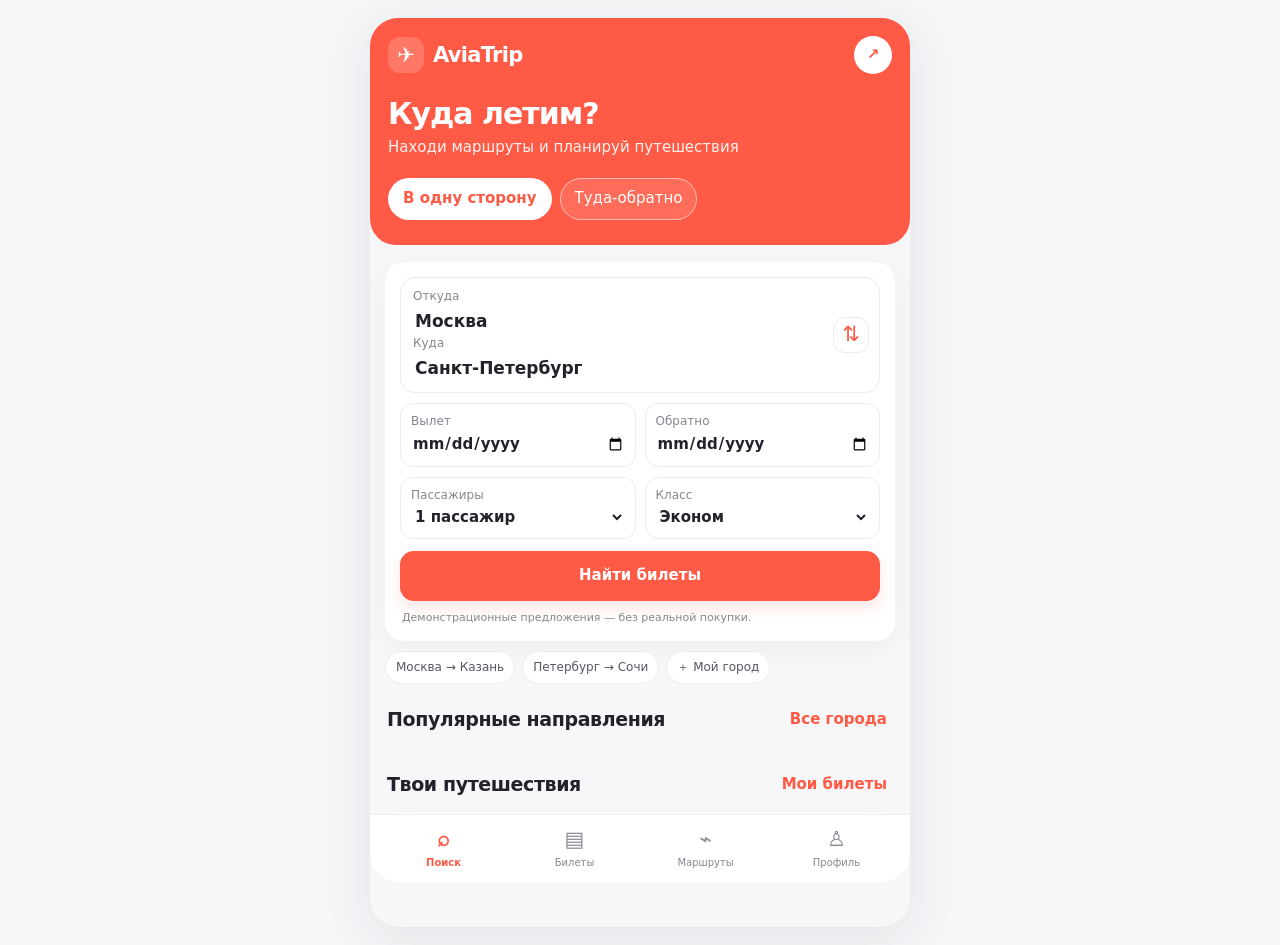
==== index.html @ 9f186912 "Add responsive flight-search demo app" ====
<!doctype html>
<html lang="ru">
<head>
<meta charset="utf-8"><meta name="viewport" content="width=device-width,initial-scale=1,viewport-fit=cover"><meta name="theme-color" content="#ff5a45">
<title>AviaTrip — поиск авиабилетов</title>
<style>
:root{--red:#ff5a45;--ink:#22232a;--muted:#858791;--line:#ececf1;--bg:#f5f6f8;--green:#13845c}*{box-sizing:border-box}body{margin:0;background:var(--bg);color:var(--ink);font:15px/1.45 system-ui,-apple-system,sans-serif}button,input,select{font:inherit}button{cursor:pointer;border:0}.app{max-width:540px;min-height:100dvh;margin:auto;background:#f7f7f9;padding-bottom:84px}.hero{background:var(--red);color:white;padding:calc(18px + env(safe-area-inset-top)) 18px 25px;border-radius:0 0 26px 26px}.top{display:flex;align-items:center;justify-content:space-between}.brand{font-size:21px;font-weight:900;letter-spacing:-.7px;display:flex;align-items:center;gap:9px}.logo{display:grid;place-items:center;width:36px;height:36px;border-radius:12px;background:#ffffff2c;font-size:21px}.avatar{width:38px;height:38px;border-radius:50%;background:#fff;color:var(--red);font-weight:800}.hero h1{font-size:30px;line-height:1.1;letter-spacing:-1px;margin:23px 0 7px}.hero p{margin:0;color:#fff2ee}.tabs{display:flex;gap:8px;margin-top:19px}.tabs button{padding:9px 14px;border-radius:30px;border:1px solid #ffffff8a;background:#ffffff1c;color:white}.tabs .on{background:white;color:var(--red);font-weight:800}.section{padding:17px 15px 0}.head{display:flex;align-items:center;justify-content:space-between;gap:8px;margin:2px 2px 12px}.head h2{font-size:19px;margin:0;letter-spacing:-.4px}.link{background:none;color:var(--red);font-weight:750;padding:6px}.panel,.card{background:white;border-radius:19px;padding:15px;box-shadow:0 7px 28px #2525300a}.route{border:1px solid var(--line);border-radius:15px;padding:10px 48px 10px 12px;position:relative}.routepart+.routepart{border-top:1px solid var(--line);margin-top:8px;padding-top:8px}.label{display:block;color:var(--muted);font-size:12px;margin-bottom:3px}.route input{width:100%;border:0;outline:0;background:transparent;font-size:17px;font-weight:750;color:var(--ink)}.swap{position:absolute;right:10px;top:calc(50% - 18px);height:36px;width:36px;border:1px solid var(--line);border-radius:12px;background:white;color:var(--red);font-size:21px}.twocol{display:grid;grid-template-columns:1fr 1fr;gap:9px;margin-top:10px}.field{border:1px solid var(--line);border-radius:13px;padding:9px 10px;min-width:0}.field input,.field select{width:100%;min-width:0;border:0;outline:0;background:transparent;color:var(--ink);font-weight:700}.primary{width:100%;padding:14px;border-radius:14px;background:var(--red);color:white;font-weight:850;margin-top:12px;box-shadow:0 7px 16px #ff5a4528}.primary:active{filter:brightness(.95)}.secondary{background:#fff0ed;color:var(--red);border-radius:11px;padding:10px 12px;font-weight:750}.hint{font-size:11px;color:var(--muted);margin:9px 2px 0}.chips{display:flex;gap:7px;flex-wrap:wrap;margin-top:10px}.chip{background:white;border:1px solid var(--line);border-radius:25px;padding:7px 10px;font-size:12px;color:#555761}.cities{display:grid;grid-template-columns:1fr 1fr;gap:10px}.city{padding:0;overflow:hidden;text-align:left;border-radius:16px;background:white;color:var(--ink);box-shadow:0 7px 25px #2525300a}.art{height:83px;display:grid;place-items:center;font-size:40px;background:linear-gradient(135deg,#e8edff,#ffe2da)}.city:nth-child(2) .art{background:linear-gradient(135deg,#dff5ec,#e9e4ff)}.city:nth-child(3) .art{background:linear-gradient(135deg,#fff0c9,#f8dfe8)}.city:nth-child(4) .art{background:linear-gradient(135deg,#dcf1fb,#e8e4ff)}.citybody{padding:10px 11px 12px}.citybody b,.citybody span{display:block}.citybody span{font-size:12px;color:var(--muted);margin-top:3px}.price{color:var(--red)!important;font-weight:850;margin-top:6px!important}.page{display:none}.page.active{display:block}.bottom{position:fixed;z-index:5;bottom:0;left:50%;transform:translateX(-50%);width:min(540px,100%);display:grid;grid-template-columns:repeat(4,1fr);padding:8px 8px calc(8px + env(safe-area-inset-bottom));background:#ffffffed;backdrop-filter:blur(16px);border-top:1px solid var(--line)}.nav{background:none;color:#858791;display:flex;flex-direction:column;align-items:center;gap:3px;font-size:10px;padding:4px}.nav span{font-size:21px;line-height:1.2}.nav.active{color:var(--red);font-weight:850}.notice{font-size:12px;background:#fff6df;color:#795a24;border:1px solid #f2e2b9;padding:10px 12px;border-radius:12px;margin-bottom:12px}.result,.ticket{background:white;border-radius:17px;padding:14px;margin-bottom:11px;box-shadow:0 7px 24px #2525300a}.resulttop,.resultbottom{display:flex;justify-content:space-between;align-items:center;gap:8px}.muted,.airline{color:var(--muted);font-size:12px}.pricebig{color:var(--red);font-size:21px;font-weight:900;white-space:nowrap}.flightline{display:grid;grid-template-columns:1fr auto 1fr;gap:6px;align-items:center;margin:15px 0}.time{font-size:22px;font-weight:900;letter-spacing:-.5px}.duration{text-align:center;font-size:11px;color:var(--muted)}.flightbar{height:1px;background:#d6d6df;width:70px;margin:7px auto;position:relative}.flightbar:after{content:'✈';position:absolute;left:calc(50% - 7px);top:-10px;background:white;color:var(--red);padding:0 2px}.airport{font-size:12px;color:var(--muted)}.pill{font-size:11px;font-weight:800;background:#e5f6ed;color:var(--green);border-radius:7px;padding:4px 7px}.smallbtn{background:var(--red);color:white;border-radius:10px;padding:9px 11px;font-weight:750}.resultbottom{border-top:1px solid var(--line);padding-top:10px}.tickethead{display:flex;justify-content:space-between;gap:8px;border-bottom:1px dashed #dddde5;padding-bottom:12px}.ticketroute{display:flex;justify-content:space-between;align-items:center;margin:12px 0}.ticketroute strong{font-size:22px}.metagrid{display:grid;grid-template-columns:1fr 1fr;gap:10px;font-size:12px;color:var(--muted)}.metagrid b{display:block;font-size:14px;color:var(--ink);margin-top:3px;overflow-wrap:anywhere}.timeline{margin:15px 0 0 6px;padding-left:20px;border-left:2px solid #ffd5cf}.event{position:relative;padding:0 0 17px}.event:before{content:'';position:absolute;left:-26px;top:4px;width:9px;height:9px;background:var(--red);border:2px solid white;border-radius:50%;box-shadow:0 0 0 1px #ffc3bb}.event time{font-size:12px;color:var(--red);font-weight:850}.event b{display:block;margin:2px 0}.event span{font-size:12px;color:var(--muted)}.empty{text-align:center;padding:24px 8px;color:var(--muted)}.empty .big{font-size:38px}.empty b{display:block;color:var(--ink);margin-top:5px}.profile{display:flex;align-items:center;gap:12px}.initial{width:55px;height:55px;border-radius:18px;background:#fff0ed;color:var(--red);display:grid;place-items:center;font-size:24px;font-weight:850}.menulist{list-style:none;margin:0;padding:0}.menulist li{padding:13px 2px;border-bottom:1px solid var(--line);display:flex;justify-content:space-between;gap:8px}.menulist li:last-child{border:0}.menulist button{flex:1;text-align:left;background:none;padding:0;color:var(--ink)}.modalback{position:fixed;inset:0;z-index:20;background:#17171e80;display:none;align-items:flex-end;justify-content:center}.modalback.show{display:flex}.modal{width:min(540px,100%);max-height:88dvh;overflow:auto;background:white;border-radius:24px 24px 0 0;padding:19px 17px calc(22px + env(safe-area-inset-bottom))}.modalhead{display:flex;align-items:center;justify-content:space-between;margin-bottom:14px}.modalhead h2{font-size:21px;margin:0}.close{width:34px;height:34px;border-radius:50%;background:#f1f1f4;font-size:21px}.formrow{margin:11px 0}.formrow label{display:block;font-size:12px;color:var(--muted);margin-bottom:5px}.formrow input,.formrow select{width:100%;border:1px solid var(--line);border-radius:11px;padding:11px;background:white;color:var(--ink)}.hidden{display:none!important}.toast{display:none;position:fixed;z-index:40;left:50%;bottom:94px;transform:translateX(-50%);max-width:90%;width:max-content;background:#25252d;color:white;padding:11px 15px;border-radius:12px;font-size:13px}.toast.show{display:block}@media(min-width:541px){body{padding:18px 0}.app{border-radius:28px;overflow:hidden;min-height:calc(100dvh - 36px);box-shadow:0 12px 50px #25253015}.bottom{bottom:18px;border-radius:0 0 28px 28px}.modalback{align-items:center}.modal{border-radius:24px}}
</style></head>
<body><div class="app">
<header class="hero"><div class="top"><div class="brand"><span class="logo">✈</span>AviaTrip</div><button class="avatar" id="profileTop">↗</button></div><h1>Куда летим?</h1><p>Находи маршруты и планируй путешествия</p><div class="tabs"><button class="on" data-trip="one">В одну сторону</button><button data-trip="round">Туда-обратно</button></div></header>
<main>
<section class="page active" id="page-home"><div class="section"><div class="panel"><div class="route"><div class="routepart"><label class="label" for="from">Откуда</label><input id="from" list="cities" value="Москва" placeholder="Город вылета"></div><button class="swap" id="swap" aria-label="Поменять города">⇅</button><div class="routepart"><label class="label" for="to">Куда</label><input id="to" list="cities" value="Санкт-Петербург" placeholder="Город прилёта"></div></div><datalist id="cities"></datalist><div class="twocol"><div class="field"><label class="label" for="depart">Вылет</label><input type="date" id="depart"></div><div class="field" id="returnWrap"><label class="label" for="returnDate">Обратно</label><input type="date" id="returnDate"></div></div><div class="twocol"><div class="field"><label class="label" for="passengers">Пассажиры</label><select id="passengers"><option value="1">1 пассажир</option><option value="2">2 пассажира</option><option value="3">3 пассажира</option><option value="4">4 пассажира</option><option value="5">5 пассажиров</option></select></div><div class="field"><label class="label" for="cabin">Класс</label><select id="cabin"><option>Эконом</option><option>Комфорт</option><option>Бизнес</option></select></div></div><button class="primary" id="search">Найти билеты</button><div class="hint">Демонстрационные предложения — без реальной покупки.</div></div><div class="chips"><button class="chip" data-route="Москва|Казань">Москва → Казань</button><button class="chip" data-route="Санкт-Петербург|Сочи">Петербург → Сочи</button><button class="chip" id="addCity">＋ Мой город</button></div></div>
<div class="section"><div class="head"><h2>Популярные направления</h2><button class="link" id="allCities">Все города</button></div><div class="cities" id="cityCards"></div></div><div class="section"><div class="head"><h2>Твои путешествия</h2><button class="link" data-go="tickets">Мои билеты</button></div><div class="card" id="homeTickets"></div></div></section>
<section class="page" id="page-results"><div class="section"><div class="head"><h2>Результаты поиска</h2><button class="link" data-go="home">Изменить</button></div><div class="notice">Все рейсы и цены вымышлены для демонстрации. Бронирование и оплата не выполняются.</div><div class="muted" id="summary" style="margin:0 2px 12px"></div><div id="results"></div></div></section>
<section class="page" id="page-tickets"><div class="section"><div class="head"><h2>Мои билеты</h2><button class="link" id="export">Экспорт</button></div><div class="notice">Сохранённые записи не являются билетами для посадки.</div><div id="tickets"></div></div></section>
<section class="page" id="page-trips"><div class="section"><div class="head"><h2>Маршруты и расписание</h2><button class="link" id="addPlan">＋ Добавить</button></div><div id="plans"></div></div></section>
<section class="page" id="page-profile"><div class="section"><div class="card profile"><div class="initial" id="initial">?</div><div style="flex:1;min-width:0"><b id="userNameLabel">Гость</b><div class="muted" id="emailLabel">Локальный профиль</div></div><button class="secondary" id="editProfile">Изменить</button></div></div><div class="section"><div class="card"><div class="head"><h2>Личные данные</h2></div><ul class="menulist" id="details"></ul></div></div><div class="section"><div class="card"><ul class="menulist"><li><button id="manageCities">🏙 Мои города</button><span>›</span></li><li><button id="privacy">🔒 Данные и приватность</button><span>›</span></li><li><button id="reset">♻ Сбросить данные</button><span>›</span></li></ul></div><p class="hint">Всё сохраняется только в браузере на этом устройстве. Серверной регистрации нет.</p></div></section>
</main><nav class="bottom"><button class="nav active" data-page="home"><span>⌕</span>Поиск</button><button class="nav" data-page="tickets"><span>▤</span>Билеты</button><button class="nav" data-page="trips"><span>⌁</span>Маршруты</button><button class="nav" data-page="profile"><span>♙</span>Профиль</button></nav></div>
<div class="modalback" id="back"><div class="modal" role="dialog" aria-modal="true"><div class="modalhead"><h2 id="modalTitle">Окно</h2><button class="close" id="close">×</button></div><div id="modalBody"></div></div></div><div class="toast" id="toast"></div>
<script>
(()=>{'use strict';const $=s=>document.querySelector(s),$$=s=>[...document.querySelectorAll(s)],KEY='aviatrip_demo_v1';
const baseCities=[['Москва','🏙️','Россия',2490],['Санкт-Петербург','🌉','Россия',3190],['Сочи','🌴','Россия',4290],['Казань','🕌','Россия',2790],['Калининград','🌊','Россия',3690],['Екатеринбург','⛰️','Россия',3890],['Минск','🌳','Беларусь',5990],['Стамбул','🌆','Турция',11990]];
let s={custom:[],user:null,tickets:[],plans:[],trip:'one'};try{s={...s,...JSON.parse(localStorage.getItem(KEY)||'{}')}}catch(e){}
const date=n=>{let d=new Date();d.setDate(d.getDate()+n);return new Date(d.getTime()-d.getTimezoneOffset()*60000).toISOString().slice(0,10)};$('#depart').min=date(0);$('#depart').value=date(7);$('#returnDate').min=date(0);$('#returnDate').value=date(14);
const esc=x=>String(x??'').replace(/[&<>"']/g,c=>({'&':'&amp;','<':'&lt;','>':'&gt;','"':'&quot;',"'":'&#39;'}[c]));function save(){try{localStorage.setItem(KEY,JSON.stringify(s))}catch(e){toast('Не удалось сохранить данные')}}function toast(t){let e=$('#toast');e.textContent=t;e.classList.add('show');clearTimeout(toast.t);toast.t=setTimeout(()=>e.classList.remove('show'),2300)}
const cityNames=()=>[...new Set([...baseCities.map(c=>c[0]),...s.custom])],cityInfo=n=>baseCities.find(c=>c[0].toLowerCase()===n.toLowerCase())||[n,'📍','Мой город',4990];
function updateCities(){$('#cities').innerHTML=cityNames().map(c=>'<option value="'+esc(c)+'"></option>').join('');$('#cityCards').innerHTML=baseCities.slice(0,4).map(c=>'<button class="city" data-city="'+esc(c[0])+'"><div class="art">'+c[1]+'</div><div class="citybody"><b>'+esc(c[0])+'</b><span>'+esc(c[2])+'</span><span class="price">от '+c[3].toLocaleString('ru-RU')+' ₽</span></div></button>').join('');$$('[data-city]').forEach(b=>b.onclick=()=>{$('#to').value=b.dataset.city===$('#from').value?'Сочи':b.dataset.city;go('home')})}
function go(p){$$('.page').forEach(e=>e.classList.toggle('active',e.id==='page-'+p));$$('.nav').forEach(e=>e.classList.toggle('active',e.dataset.page===p));if(p==='tickets')renderTickets();if(p==='trips')renderPlans();if(p==='profile')renderProfile();if(p==='home')renderHome();window.scrollTo({top:0,behavior:'smooth'})}$$('[data-page]').forEach(b=>b.onclick=()=>go(b.dataset.page));$$('[data-go]').forEach(b=>b.onclick=()=>go(b.dataset.go));$('#profileTop').onclick=()=>go('profile');$$('[data-trip]').forEach(b=>b.onclick=()=>{s.trip=b.dataset.trip;$$('[data-trip]').forEach(x=>x.classList.toggle('on',x===b));$('#returnWrap').classList.toggle('hidden',s.trip!=='round');save()});$('#swap').onclick=()=>{let v=$('#from').value;$('#from').value=$('#to').value;$('#to').value=v};$('#depart').onchange=()=>{ $('#returnDate').min=$('#depart').value;if($('#returnDate').value<$('#depart').value)$('#returnDate').value=$('#depart').value};$$('[data-route]').forEach(b=>b.onclick=()=>{let [a,c]=b.dataset.route.split('|');$('#from').value=a;$('#to').value=c});
function hash(x){let h=0;for(let c of x)h=(h*31+c.charCodeAt(0))|0;return Math.abs(h)}function search(){let from=$('#from').value.trim(),to=$('#to').value.trim(),dt=$('#depart').value;if(!from||!to)return toast('Укажи оба города');if(from.toLowerCase()===to.toLowerCase())return toast('Города должны отличаться');if(!dt)return toast('Выбери дату');if(s.trip==='round'&&$('#returnDate').value<dt)return toast('Проверь дату возвращения');let q={from,to,date:dt,back:s.trip==='round'?$('#returnDate').value:'',n:+$('#passengers').value,cabin:$('#cabin').value};s.last=q;save();renderResults(q);go('results')}$('#search').onclick=search;
function getFlights(q){let seed=hash(q.from+q.to+q.date),base=cityInfo(q.from)[3]+cityInfo(q.to)[3];return ['Sky Demo','North Air Demo','City Wings Demo','Cloud Jet Demo'].map((air,i)=>{let h=(7+i*3+seed%4)%24;return{id:'D'+seed+i,air,from:q.from,to:q.to,date:q.date,dep:String(h).padStart(2,'0')+':'+String((seed+i*13)%60).padStart(2,'0'),arr:String((h+2+i%3)%24).padStart(2,'0')+':'+String((seed+i*7)%60).padStart(2,'0'),duration:(2+i%3)+' ч '+(15+(seed+i*11)%40)+' мин',price:Math.round((base+1600+i*1150+seed%1500)*q.n/100)*100,stops:i===1?'1 пересадка':'Без пересадок',n:q.n,cabin:q.cabin}})}
function renderResults(q){let fs=getFlights(q);$('#summary').textContent=q.from+' → '+q.to+' · '+new Date(q.date+'T12:00:00').toLocaleDateString('ru-RU',{day:'numeric',month:'long',weekday:'short'})+' · '+q.n+' пасс.';$('#results').innerHTML=fs.map(f=>'<article class="result"><div class="resulttop"><div><b>'+esc(f.air)+'</b><div class="airline">'+esc(f.cabin)+' · '+f.n+' пасс.</div></div><div class="pricebig">'+f.price.toLocaleString('ru-RU')+' ₽</div></div><div class="flightline"><div><div class="time">'+f.dep+'</div><div class="airport">'+esc(f.from)+'</div></div><div class="duration">'+f.duration+'<div class="flightbar"></div>'+f.stops+'</div><div style="text-align:right"><div class="time">'+f.arr+'</div><div class="airport">'+esc(f.to)+'</div></div></div><div class="resultbottom"><span class="pill">Демо</span><button class="smallbtn" data-select="'+f.id+'">Выбрать</button></div></article>').join('');$$('[data-select]').forEach(b=>b.onclick=()=>choose(fs.find(f=>f.id===b.dataset.select)))}
function open(title,html){$('#modalTitle').textContent=title;$('#modalBody').innerHTML=html;$('#back').classList.add('show')}function close(){$('#back').classList.remove('show')}$('#close').onclick=close;$('#back').onclick=e=>{if(e.target===$('#back'))close()};document.onkeydown=e=>{if(e.key==='Escape')close()};
function defaultEvents(f){return[{time:'За 24 часа',title:'Проверь детали поездки',desc:'Уточни реальное расписание у перевозчика.'},{time:'За 3 часа',title:'Подготовь документы',desc:'Проверь требования к документам и багажу.'},{time:'За 2 часа',title:'Прибудь в аэропорт',desc:'Время условное — проверь информацию аэропорта.'},{time:f.dep,title:'Плановый вылет',desc:f.from+' → '+f.to+'. Демо-время.'},{time:f.arr,title:'Плановое прибытие',desc:'Время условное, не используй как расписание реального рейса.'}]}
function choose(f){open('Сохранить поездку','<div class="notice">Демо-запись: деньги не списываются, билет не оформляется.</div><div class="card"><b>'+esc(f.from)+' → '+esc(f.to)+'</b><p class="muted">'+f.date+' · '+f.dep+' — '+f.arr+'</p><h2 style="color:var(--red)">'+f.price.toLocaleString('ru-RU')+' ₽</h2><div class="muted">'+esc(f.air)+'</div></div><div class="formrow"><label>Имя пассажира</label><input id="passenger" value="'+esc(s.user?.name||'Гость')+'"></div><button class="primary" id="saveTicket">Сохранить поездку</button>');$('#saveTicket').onclick=()=>{f.passenger=$('#passenger').value.trim()||'Гость';f.code='DEMO-'+Math.random().toString(36).slice(2,8).toUpperCase();s.tickets.unshift(f);s.plans.unshift({id:f.code,ticket:f.code,title:f.from+' — '+f.to,date:f.date,events:defaultEvents(f)});save();close();go('tickets');toast('Демо-поездка сохранена')}}
function renderTickets(){let el=$('#tickets');if(!s.tickets.length){el.innerHTML='<div class="card empty"><div class="big">🎫</div><b>Пока нет билетов</b><p>Найди рейс и сохрани демо-поездку.</p><button class="primary" id="findNow">Найти рейс</button></div>';$('#findNow').onclick=()=>go('home');return}el.innerHTML=s.tickets.map(t=>'<article class="ticket"><div class="tickethead"><div><b>'+esc(t.from)+' → '+esc(t.to)+'</b><div class="airline">'+esc(t.air)+'</div></div><span class="pill">DEMO</span></div><div class="ticketroute"><div><strong>'+t.dep+'</strong><div class="airport">'+esc(t.from)+'</div></div><span style="color:var(--red)">✈ →</span><div style="text-align:right"><strong>'+t.arr+'</strong><div class="airport">'+esc(t.to)+'</div></div></div><div class="metagrid"><div>Дата<b>'+esc(t.date)+'</b></div><div>Код записи<b>'+esc(t.code)+'</b></div><div>Пассажир<b>'+esc(t.passenger)+'</b></div><div>Цена (демо)<b>'+t.price.toLocaleString('ru-RU')+' ₽</b></div></div><button class="primary" data-schedule="'+esc(t.code)+'">Расписание поездки</button><button class="secondary" style="width:100%;margin-top:8px" data-delete="'+esc(t.code)+'">Удалить запись</button></article>').join('');$$('[data-schedule]').forEach(b=>b.onclick=()=>{go('trips');setTimeout(()=>document.querySelector('[data-plan="'+CSS.escape(b.dataset.schedule)+'"]')?.scrollIntoView({behavior:'smooth',block:'center'}),50)});$$('[data-delete]').forEach(b=>b.onclick=()=>{if(!confirm('Удалить демо-запись?'))return;s.tickets=s.tickets.filter(t=>t.code!==b.dataset.delete);s.plans=s.plans.filter(p=>p.ticket!==b.dataset.delete);save();renderTickets();renderHome()})}
function renderHome(){let el=$('#homeTickets');if(!s.tickets.length){el.innerHTML='<div class="empty"><div class="big">🧳</div><b>Время спланировать поездку</b><div>Найди рейс и сохрани его</div></div>';return}let t=s.tickets[0];el.innerHTML='<b>'+esc(t.from)+' → '+esc(t.to)+'</b><p class="muted">'+esc(t.date)+' · '+t.dep+' · демо-запись</p><button class="secondary" id="openTickets">Мои билеты</button>';$('#openTickets').onclick=()=>go('tickets')}
function renderPlans(){let el=$('#plans');if(!s.plans.length){el.innerHTML='<div class="card empty"><div class="big">🗺️</div><b>Маршрутов пока нет</b><p>Сохрани рейс или создай план.</p><button class="primary" id="createPlan">＋ Создать маршрут</button></div>';$('#createPlan').onclick=planForm;return}el.innerHTML=s.plans.map(p=>'<article class="card" data-plan="'+esc(p.ticket||p.id)+'" style="margin-bottom:12px"><div class="head"><div><b>'+esc(p.title)+'</b><div class="muted">'+esc(p.date||'Дата не выбрана')+'</div></div><span class="pill">'+(p.ticket?'Демо':'Мой план')+'</span></div><div class="timeline">'+(p.events||[]).map(e=>'<div class="event"><time>'+esc(e.time)+'</time><b>'+esc(e.title)+'</b><span>'+esc(e.desc)+'</span></div>').join('')+'</div><button class="secondary" data-edit="'+esc(p.id)+'">Изменить расписание</button> <button class="link" data-plan-delete="'+esc(p.id)+'">Удалить</button></article>').join('');$$('[data-edit]').forEach(b=>b.onclick=()=>editPlan(s.plans.find(p=>p.id===b.dataset.edit)));$$('[data-plan-delete]').forEach(b=>b.onclick=()=>{if(confirm('Удалить маршрут?')){s.plans=s.plans.filter(p=>p.id!==b.dataset.planDelete);save();renderPlans()}})}
function eventRow(e){return '<div class="evrow card" style="box-shadow:none;border:1px solid var(--line);margin:9px 0;padding:10px"><div class="formrow"><label>Время / когда</label><input class="evtime" value="'+esc(e.time)+'"></div><div class="formrow"><label>Событие</label><input class="evtitle" value="'+esc(e.title)+'"></div><div class="formrow"><label>Подробности</label><input class="evdesc" value="'+esc(e.desc)+'"></div><button class="link removeEv">Удалить этап</button></div>'}
function editPlan(p){if(!p)return;open('Расписание поездки','<p class="muted">Меняй этапы, время и заметки. Время не синхронизируется с авиакомпаниями.</p><div id="evrows">'+(p.events||[]).map(eventRow).join('')+'</div><button class="secondary" id="addEv" style="width:100%">＋ Добавить этап</button><button class="primary" id="saveEv">Сохранить расписание</button>');const wire=()=>$$('.removeEv').forEach(b=>b.onclick=()=>b.closest('.evrow').remove());wire();$('#addEv').onclick=()=>{ $('#evrows').insertAdjacentHTML('beforeend',eventRow({time:'Новое время',title:'Новый этап',desc:''}));wire()};$('#saveEv').onclick=()=>{p.events=$$('#evrows .evrow').map(r=>({time:r.querySelector('.evtime').value.trim(),title:r.querySelector('.evtitle').value.trim(),desc:r.querySelector('.evdesc').value.trim()})).filter(e=>e.time||e.title);save();close();renderPlans();toast('Расписание обновлено')}}
function planForm(){open('Новый маршрут','<div class="formrow"><label>Название</label><input id="planTitle" placeholder="Например, Выходные у моря"></div><div class="formrow"><label>Дата</label><input id="planDate" type="date" value="'+date(7)+'"></div><div class="twocol"><div class="formrow"><label>Откуда</label><input id="planFrom" placeholder="Город"></div><div class="formrow"><label>Куда</label><input id="planTo" placeholder="Город"></div></div><button class="primary" id="savePlan">Создать маршрут</button>');$('#savePlan').onclick=()=>{let title=$('#planTitle').value.trim();if(!title)return toast('Введи название');let from=$('#planFrom').value.trim(),to=$('#planTo').value.trim();s.plans.unshift({id:'PLAN-'+Date.now(),title,date:$('#planDate').value,events:[{time:'Утро',title:'Начало поездки',desc:from?'Отправление из '+from:'Добавь детали маршрута'},{time:'Днём',title:'Основная часть',desc:to?'План в городе '+to:'Добавь этапы поездки'}]});save();close();renderPlans();toast('Маршрут создан'}}
function profileForm(){let u=s.user||{};open('Профиль','<p class="muted">Локальный профиль: пароль, подтверждение почты и серверная регистрация не используются.</p><div class="formrow"><label>Имя</label><input id="uName" value="'+esc(u.name||'')+'" placeholder="Как тебя зовут"></div><div class="formrow"><label>Email (необязательно)</label><input id="uEmail" type="email" value="'+esc(u.email||'')+'" placeholder="name@example.com"></div><div class="twocol"><div class="formrow"><label>Дата рождения</label><input id="uBirth" type="date" value="'+esc(u.birth||'')+'"></div><div class="formrow"><label>Город</label><input id="uCity" value="'+esc(u.city||'')+'" placeholder="Твой город"></div></div><button class="primary" id="saveProfile">Сохранить профиль</button>')}
function renderProfile(){let u=s.user;$('#userNameLabel').textContent=u?.name||'Гость';$('#emailLabel').textContent=u?.email||'Локальный профиль';$('#initial').textContent=u?.name?.[0]?.toUpperCase()||'?';$('#details').innerHTML='<li><span class="muted">Имя</span><b>'+esc(u?.name||'Не указано')+'</b></li><li><span class="muted">Email</span><b>'+esc(u?.email||'Не указан')+'</b></li><li><span class="muted">Дата рождения</span><b>'+esc(u?.birth||'Не указана')+'</b></li><li><span class="muted">Город</span><b>'+esc(u?.city||'Не указан')+'</b></li>'}
function cityManager(){open('Мои города','<p class="muted">Добавляй собственные города в подсказки поиска.</p><div class="formrow"><label>Название города</label><input id="cityInput" maxlength="60" placeholder="Например, Нижний Новгород"></div><button class="primary" id="saveCity">Добавить город</button><div style="margin-top:12px">'+cityNames().map(c=>'<div style="display:flex;justify-content:space-between;padding:10px 0;border-bottom:1px solid var(--line)"><span>'+esc(c)+'</span>'+(s.custom.includes(c)?'<button class="link" data-remove-city="'+esc(c)+'">Удалить</button>':'<span class="muted">Стандартный</span>')+'</div>').join('')+'</div>')}
function addCity(v){let n=v.trim().replace(/\s+/g,' ');if(n.length<2)return toast('Введи название города');if(cityNames().some(c=>c.toLowerCase()===n.toLowerCase()))return toast('Такой город уже есть');s.custom.push(n);save();updateCities();toast('Город добавлен');return true}
$('#addCity').onclick=()=>open('Добавить свой город','<p class="muted">Город будет доступен в поиске на этом устройстве.</p><div class="formrow"><label>Название города</label><input id="newCity" maxlength="60" placeholder="Название города"></div><button class="primary" id="addCitySave">Добавить</button>');$('#allCities').onclick=cityManager;$('#manageCities').onclick=cityManager;$('#editProfile').onclick=profileForm;$('#addPlan').onclick=planForm;
$('#privacy').onclick=()=>open('Данные и приватность','<p>Профиль, города, маршруты и демо-записи сохраняются в localStorage браузера. Они не отправляются на сервер.</p><p>Не вводи платёжные реквизиты, пароли от других сервисов или настоящие документы.</p><button class="primary" id="okPrivacy">Понятно</button>');
$('#reset').onclick=()=>open('Сбросить данные','<p>Будут удалены профиль, добавленные города, маршруты и демо-билеты.</p><button class="primary" id="resetConfirm">Удалить локальные данные</button>');
$('#export').onclick=()=>{let blob=new Blob([JSON.stringify(s,null,2)],{type:'application/json'}),u=URL.createObjectURL(blob),a=document.createElement('a');a.href=u;a.download='aviatrip-data.json';a.click();setTimeout(()=>URL.revokeObjectURL(u),500)};
$('#modalBody').onclick=e=>{let id=e.target.id;if(id==='addCitySave'){if(addCity($('#newCity').value))close()}if(id==='saveCity'){if(addCity($('#cityInput').value))cityManager()}if(e.target.dataset.removeCity){s.custom=s.custom.filter(c=>c!==e.target.dataset.removeCity);save();updateCities();cityManager()}if(id==='saveProfile'){let name=$('#uName').value.trim(),email=$('#uEmail').value.trim();if(!name)return toast('Введи имя');if(email&&!/^[^\s@]+@[^\s@]+\.[^\s@]+$/.test(email))return toast('Проверь email');s.user={name,email,birth:$('#uBirth').value,city:$('#uCity').value.trim()};save();close();renderProfile();toast('Профиль сохранён')}if(id==='okPrivacy')close();if(id==='resetConfirm'){localStorage.removeItem(KEY);s={custom:[],user:null,tickets:[],plans:[],trip:'one'};save();close();updateCities();renderProfile();renderTickets();renderPlans();renderHome();toast('Данные сброшены')}};
function boot(){updateCities();renderProfile();renderTickets();renderPlans();renderHome();$('#returnWrap').classList.add('hidden')}boot();
})();
</script></body></html>
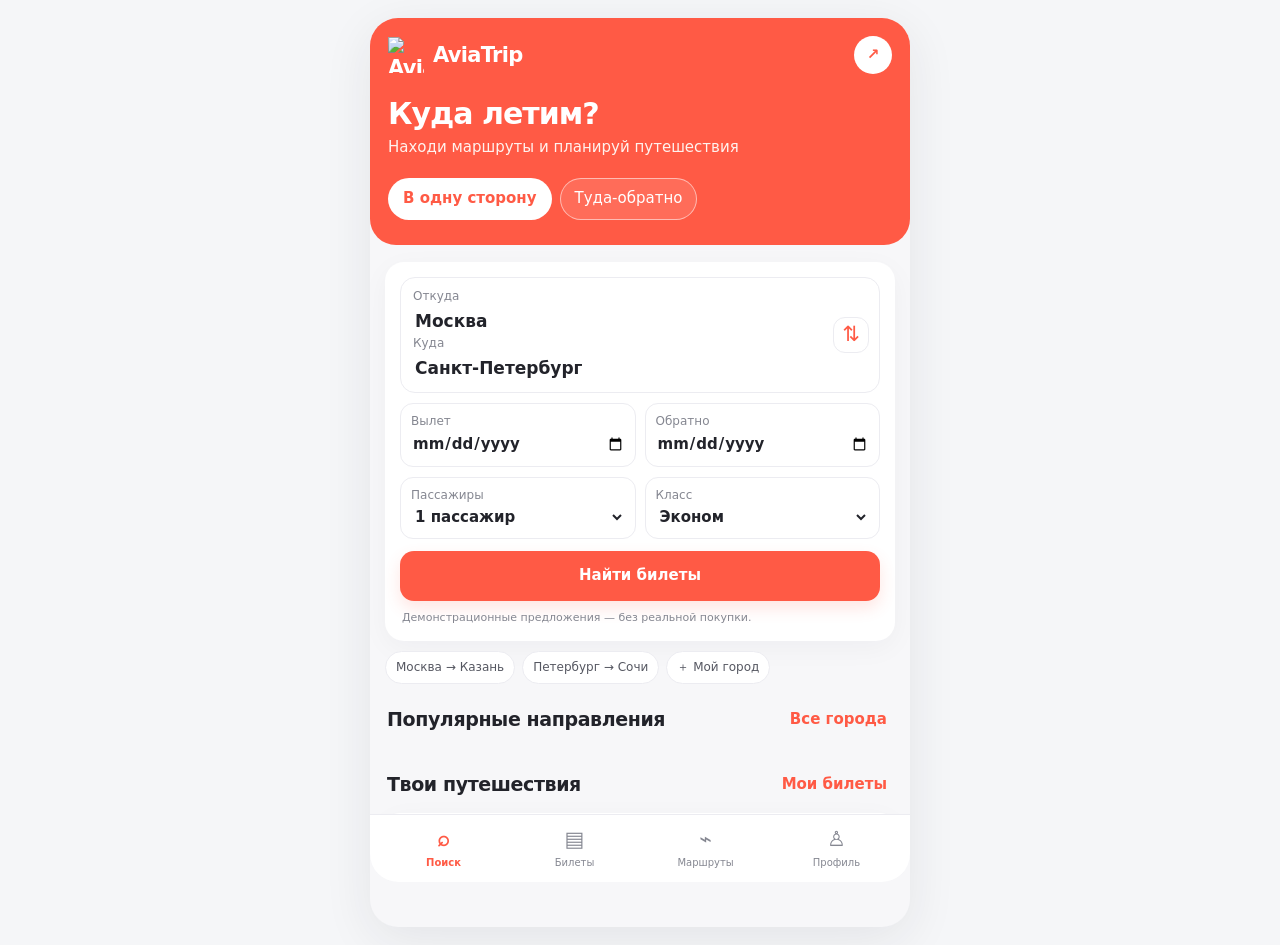
==== commit 6def470a: "Use modular assets and root logo" ====
--- a/index.html
+++ b/index.html
@@ -3,11 +3,11 @@
 <head>
 <meta charset="utf-8"><meta name="viewport" content="width=device-width,initial-scale=1,viewport-fit=cover"><meta name="theme-color" content="#ff5a45">
 <title>AviaTrip — поиск авиабилетов</title>
-<style>
-:root{--red:#ff5a45;--ink:#22232a;--muted:#858791;--line:#ececf1;--bg:#f5f6f8;--green:#13845c}*{box-sizing:border-box}body{margin:0;background:var(--bg);color:var(--ink);font:15px/1.45 system-ui,-apple-system,sans-serif}button,input,select{font:inherit}button{cursor:pointer;border:0}.app{max-width:540px;min-height:100dvh;margin:auto;background:#f7f7f9;padding-bottom:84px}.hero{background:var(--red);color:white;padding:calc(18px + env(safe-area-inset-top)) 18px 25px;border-radius:0 0 26px 26px}.top{display:flex;align-items:center;justify-content:space-between}.brand{font-size:21px;font-weight:900;letter-spacing:-.7px;display:flex;align-items:center;gap:9px}.logo{display:grid;place-items:center;width:36px;height:36px;border-radius:12px;background:#ffffff2c;font-size:21px}.avatar{width:38px;height:38px;border-radius:50%;background:#fff;color:var(--red);font-weight:800}.hero h1{font-size:30px;line-height:1.1;letter-spacing:-1px;margin:23px 0 7px}.hero p{margin:0;color:#fff2ee}.tabs{display:flex;gap:8px;margin-top:19px}.tabs button{padding:9px 14px;border-radius:30px;border:1px solid #ffffff8a;background:#ffffff1c;color:white}.tabs .on{background:white;color:var(--red);font-weight:800}.section{padding:17px 15px 0}.head{display:flex;align-items:center;justify-content:space-between;gap:8px;margin:2px 2px 12px}.head h2{font-size:19px;margin:0;letter-spacing:-.4px}.link{background:none;color:var(--red);font-weight:750;padding:6px}.panel,.card{background:white;border-radius:19px;padding:15px;box-shadow:0 7px 28px #2525300a}.route{border:1px solid var(--line);border-radius:15px;padding:10px 48px 10px 12px;position:relative}.routepart+.routepart{border-top:1px solid var(--line);margin-top:8px;padding-top:8px}.label{display:block;color:var(--muted);font-size:12px;margin-bottom:3px}.route input{width:100%;border:0;outline:0;background:transparent;font-size:17px;font-weight:750;color:var(--ink)}.swap{position:absolute;right:10px;top:calc(50% - 18px);height:36px;width:36px;border:1px solid var(--line);border-radius:12px;background:white;color:var(--red);font-size:21px}.twocol{display:grid;grid-template-columns:1fr 1fr;gap:9px;margin-top:10px}.field{border:1px solid var(--line);border-radius:13px;padding:9px 10px;min-width:0}.field input,.field select{width:100%;min-width:0;border:0;outline:0;background:transparent;color:var(--ink);font-weight:700}.primary{width:100%;padding:14px;border-radius:14px;background:var(--red);color:white;font-weight:850;margin-top:12px;box-shadow:0 7px 16px #ff5a4528}.primary:active{filter:brightness(.95)}.secondary{background:#fff0ed;color:var(--red);border-radius:11px;padding:10px 12px;font-weight:750}.hint{font-size:11px;color:var(--muted);margin:9px 2px 0}.chips{display:flex;gap:7px;flex-wrap:wrap;margin-top:10px}.chip{background:white;border:1px solid var(--line);border-radius:25px;padding:7px 10px;font-size:12px;color:#555761}.cities{display:grid;grid-template-columns:1fr 1fr;gap:10px}.city{padding:0;overflow:hidden;text-align:left;border-radius:16px;background:white;color:var(--ink);box-shadow:0 7px 25px #2525300a}.art{height:83px;display:grid;place-items:center;font-size:40px;background:linear-gradient(135deg,#e8edff,#ffe2da)}.city:nth-child(2) .art{background:linear-gradient(135deg,#dff5ec,#e9e4ff)}.city:nth-child(3) .art{background:linear-gradient(135deg,#fff0c9,#f8dfe8)}.city:nth-child(4) .art{background:linear-gradient(135deg,#dcf1fb,#e8e4ff)}.citybody{padding:10px 11px 12px}.citybody b,.citybody span{display:block}.citybody span{font-size:12px;color:var(--muted);margin-top:3px}.price{color:var(--red)!important;font-weight:850;margin-top:6px!important}.page{display:none}.page.active{display:block}.bottom{position:fixed;z-index:5;bottom:0;left:50%;transform:translateX(-50%);width:min(540px,100%);display:grid;grid-template-columns:repeat(4,1fr);padding:8px 8px calc(8px + env(safe-area-inset-bottom));background:#ffffffed;backdrop-filter:blur(16px);border-top:1px solid var(--line)}.nav{background:none;color:#858791;display:flex;flex-direction:column;align-items:center;gap:3px;font-size:10px;padding:4px}.nav span{font-size:21px;line-height:1.2}.nav.active{color:var(--red);font-weight:850}.notice{font-size:12px;background:#fff6df;color:#795a24;border:1px solid #f2e2b9;padding:10px 12px;border-radius:12px;margin-bottom:12px}.result,.ticket{background:white;border-radius:17px;padding:14px;margin-bottom:11px;box-shadow:0 7px 24px #2525300a}.resulttop,.resultbottom{display:flex;justify-content:space-between;align-items:center;gap:8px}.muted,.airline{color:var(--muted);font-size:12px}.pricebig{color:var(--red);font-size:21px;font-weight:900;white-space:nowrap}.flightline{display:grid;grid-template-columns:1fr auto 1fr;gap:6px;align-items:center;margin:15px 0}.time{font-size:22px;font-weight:900;letter-spacing:-.5px}.duration{text-align:center;font-size:11px;color:var(--muted)}.flightbar{height:1px;background:#d6d6df;width:70px;margin:7px auto;position:relative}.flightbar:after{content:'✈';position:absolute;left:calc(50% - 7px);top:-10px;background:white;color:var(--red);padding:0 2px}.airport{font-size:12px;color:var(--muted)}.pill{font-size:11px;font-weight:800;background:#e5f6ed;color:var(--green);border-radius:7px;padding:4px 7px}.smallbtn{background:var(--red);color:white;border-radius:10px;padding:9px 11px;font-weight:750}.resultbottom{border-top:1px solid var(--line);padding-top:10px}.tickethead{display:flex;justify-content:space-between;gap:8px;border-bottom:1px dashed #dddde5;padding-bottom:12px}.ticketroute{display:flex;justify-content:space-between;align-items:center;margin:12px 0}.ticketroute strong{font-size:22px}.metagrid{display:grid;grid-template-columns:1fr 1fr;gap:10px;font-size:12px;color:var(--muted)}.metagrid b{display:block;font-size:14px;color:var(--ink);margin-top:3px;overflow-wrap:anywhere}.timeline{margin:15px 0 0 6px;padding-left:20px;border-left:2px solid #ffd5cf}.event{position:relative;padding:0 0 17px}.event:before{content:'';position:absolute;left:-26px;top:4px;width:9px;height:9px;background:var(--red);border:2px solid white;border-radius:50%;box-shadow:0 0 0 1px #ffc3bb}.event time{font-size:12px;color:var(--red);font-weight:850}.event b{display:block;margin:2px 0}.event span{font-size:12px;color:var(--muted)}.empty{text-align:center;padding:24px 8px;color:var(--muted)}.empty .big{font-size:38px}.empty b{display:block;color:var(--ink);margin-top:5px}.profile{display:flex;align-items:center;gap:12px}.initial{width:55px;height:55px;border-radius:18px;background:#fff0ed;color:var(--red);display:grid;place-items:center;font-size:24px;font-weight:850}.menulist{list-style:none;margin:0;padding:0}.menulist li{padding:13px 2px;border-bottom:1px solid var(--line);display:flex;justify-content:space-between;gap:8px}.menulist li:last-child{border:0}.menulist button{flex:1;text-align:left;background:none;padding:0;color:var(--ink)}.modalback{position:fixed;inset:0;z-index:20;background:#17171e80;display:none;align-items:flex-end;justify-content:center}.modalback.show{display:flex}.modal{width:min(540px,100%);max-height:88dvh;overflow:auto;background:white;border-radius:24px 24px 0 0;padding:19px 17px calc(22px + env(safe-area-inset-bottom))}.modalhead{display:flex;align-items:center;justify-content:space-between;margin-bottom:14px}.modalhead h2{font-size:21px;margin:0}.close{width:34px;height:34px;border-radius:50%;background:#f1f1f4;font-size:21px}.formrow{margin:11px 0}.formrow label{display:block;font-size:12px;color:var(--muted);margin-bottom:5px}.formrow input,.formrow select{width:100%;border:1px solid var(--line);border-radius:11px;padding:11px;background:white;color:var(--ink)}.hidden{display:none!important}.toast{display:none;position:fixed;z-index:40;left:50%;bottom:94px;transform:translateX(-50%);max-width:90%;width:max-content;background:#25252d;color:white;padding:11px 15px;border-radius:12px;font-size:13px}.toast.show{display:block}@media(min-width:541px){body{padding:18px 0}.app{border-radius:28px;overflow:hidden;min-height:calc(100dvh - 36px);box-shadow:0 12px 50px #25253015}.bottom{bottom:18px;border-radius:0 0 28px 28px}.modalback{align-items:center}.modal{border-radius:24px}}
-</style></head>
+<link rel="stylesheet" href="assets/css/style.css">  <link rel="icon" type="image/png" href="logo.png">
+  <meta name="description" content="Демо поиска авиабилетов и планирования путешествий.">
+</head>
 <body><div class="app">
-<header class="hero"><div class="top"><div class="brand"><span class="logo">✈</span>AviaTrip</div><button class="avatar" id="profileTop">↗</button></div><h1>Куда летим?</h1><p>Находи маршруты и планируй путешествия</p><div class="tabs"><button class="on" data-trip="one">В одну сторону</button><button data-trip="round">Туда-обратно</button></div></header>
+<header class="hero"><div class="top"><div class="brand"><img class="logo-img" src="logo.png" alt="Aviasales" width="36" height="36">AviaTrip</div><button class="avatar" id="profileTop">↗</button></div><h1>Куда летим?</h1><p>Находи маршруты и планируй путешествия</p><div class="tabs"><button class="on" data-trip="one">В одну сторону</button><button data-trip="round">Туда-обратно</button></div></header>
 <main>
 <section class="page active" id="page-home"><div class="section"><div class="panel"><div class="route"><div class="routepart"><label class="label" for="from">Откуда</label><input id="from" list="cities" value="Москва" placeholder="Город вылета"></div><button class="swap" id="swap" aria-label="Поменять города">⇅</button><div class="routepart"><label class="label" for="to">Куда</label><input id="to" list="cities" value="Санкт-Петербург" placeholder="Город прилёта"></div></div><datalist id="cities"></datalist><div class="twocol"><div class="field"><label class="label" for="depart">Вылет</label><input type="date" id="depart"></div><div class="field" id="returnWrap"><label class="label" for="returnDate">Обратно</label><input type="date" id="returnDate"></div></div><div class="twocol"><div class="field"><label class="label" for="passengers">Пассажиры</label><select id="passengers"><option value="1">1 пассажир</option><option value="2">2 пассажира</option><option value="3">3 пассажира</option><option value="4">4 пассажира</option><option value="5">5 пассажиров</option></select></div><div class="field"><label class="label" for="cabin">Класс</label><select id="cabin"><option>Эконом</option><option>Комфорт</option><option>Бизнес</option></select></div></div><button class="primary" id="search">Найти билеты</button><div class="hint">Демонстрационные предложения — без реальной покупки.</div></div><div class="chips"><button class="chip" data-route="Москва|Казань">Москва → Казань</button><button class="chip" data-route="Санкт-Петербург|Сочи">Петербург → Сочи</button><button class="chip" id="addCity">＋ Мой город</button></div></div>
 <div class="section"><div class="head"><h2>Популярные направления</h2><button class="link" id="allCities">Все города</button></div><div class="cities" id="cityCards"></div></div><div class="section"><div class="head"><h2>Твои путешествия</h2><button class="link" data-go="tickets">Мои билеты</button></div><div class="card" id="homeTickets"></div></div></section>
@@ -17,36 +17,4 @@
 <section class="page" id="page-profile"><div class="section"><div class="card profile"><div class="initial" id="initial">?</div><div style="flex:1;min-width:0"><b id="userNameLabel">Гость</b><div class="muted" id="emailLabel">Локальный профиль</div></div><button class="secondary" id="editProfile">Изменить</button></div></div><div class="section"><div class="card"><div class="head"><h2>Личные данные</h2></div><ul class="menulist" id="details"></ul></div></div><div class="section"><div class="card"><ul class="menulist"><li><button id="manageCities">🏙 Мои города</button><span>›</span></li><li><button id="privacy">🔒 Данные и приватность</button><span>›</span></li><li><button id="reset">♻ Сбросить данные</button><span>›</span></li></ul></div><p class="hint">Всё сохраняется только в браузере на этом устройстве. Серверной регистрации нет.</p></div></section>
 </main><nav class="bottom"><button class="nav active" data-page="home"><span>⌕</span>Поиск</button><button class="nav" data-page="tickets"><span>▤</span>Билеты</button><button class="nav" data-page="trips"><span>⌁</span>Маршруты</button><button class="nav" data-page="profile"><span>♙</span>Профиль</button></nav></div>
 <div class="modalback" id="back"><div class="modal" role="dialog" aria-modal="true"><div class="modalhead"><h2 id="modalTitle">Окно</h2><button class="close" id="close">×</button></div><div id="modalBody"></div></div></div><div class="toast" id="toast"></div>
-<script>
-(()=>{'use strict';const $=s=>document.querySelector(s),$$=s=>[...document.querySelectorAll(s)],KEY='aviatrip_demo_v1';
-const baseCities=[['Москва','🏙️','Россия',2490],['Санкт-Петербург','🌉','Россия',3190],['Сочи','🌴','Россия',4290],['Казань','🕌','Россия',2790],['Калининград','🌊','Россия',3690],['Екатеринбург','⛰️','Россия',3890],['Минск','🌳','Беларусь',5990],['Стамбул','🌆','Турция',11990]];
-let s={custom:[],user:null,tickets:[],plans:[],trip:'one'};try{s={...s,...JSON.parse(localStorage.getItem(KEY)||'{}')}}catch(e){}
-const date=n=>{let d=new Date();d.setDate(d.getDate()+n);return new Date(d.getTime()-d.getTimezoneOffset()*60000).toISOString().slice(0,10)};$('#depart').min=date(0);$('#depart').value=date(7);$('#returnDate').min=date(0);$('#returnDate').value=date(14);
-const esc=x=>String(x??'').replace(/[&<>"']/g,c=>({'&':'&amp;','<':'&lt;','>':'&gt;','"':'&quot;',"'":'&#39;'}[c]));function save(){try{localStorage.setItem(KEY,JSON.stringify(s))}catch(e){toast('Не удалось сохранить данные')}}function toast(t){let e=$('#toast');e.textContent=t;e.classList.add('show');clearTimeout(toast.t);toast.t=setTimeout(()=>e.classList.remove('show'),2300)}
-const cityNames=()=>[...new Set([...baseCities.map(c=>c[0]),...s.custom])],cityInfo=n=>baseCities.find(c=>c[0].toLowerCase()===n.toLowerCase())||[n,'📍','Мой город',4990];
-function updateCities(){$('#cities').innerHTML=cityNames().map(c=>'<option value="'+esc(c)+'"></option>').join('');$('#cityCards').innerHTML=baseCities.slice(0,4).map(c=>'<button class="city" data-city="'+esc(c[0])+'"><div class="art">'+c[1]+'</div><div class="citybody"><b>'+esc(c[0])+'</b><span>'+esc(c[2])+'</span><span class="price">от '+c[3].toLocaleString('ru-RU')+' ₽</span></div></button>').join('');$$('[data-city]').forEach(b=>b.onclick=()=>{$('#to').value=b.dataset.city===$('#from').value?'Сочи':b.dataset.city;go('home')})}
-function go(p){$$('.page').forEach(e=>e.classList.toggle('active',e.id==='page-'+p));$$('.nav').forEach(e=>e.classList.toggle('active',e.dataset.page===p));if(p==='tickets')renderTickets();if(p==='trips')renderPlans();if(p==='profile')renderProfile();if(p==='home')renderHome();window.scrollTo({top:0,behavior:'smooth'})}$$('[data-page]').forEach(b=>b.onclick=()=>go(b.dataset.page));$$('[data-go]').forEach(b=>b.onclick=()=>go(b.dataset.go));$('#profileTop').onclick=()=>go('profile');$$('[data-trip]').forEach(b=>b.onclick=()=>{s.trip=b.dataset.trip;$$('[data-trip]').forEach(x=>x.classList.toggle('on',x===b));$('#returnWrap').classList.toggle('hidden',s.trip!=='round');save()});$('#swap').onclick=()=>{let v=$('#from').value;$('#from').value=$('#to').value;$('#to').value=v};$('#depart').onchange=()=>{ $('#returnDate').min=$('#depart').value;if($('#returnDate').value<$('#depart').value)$('#returnDate').value=$('#depart').value};$$('[data-route]').forEach(b=>b.onclick=()=>{let [a,c]=b.dataset.route.split('|');$('#from').value=a;$('#to').value=c});
-function hash(x){let h=0;for(let c of x)h=(h*31+c.charCodeAt(0))|0;return Math.abs(h)}function search(){let from=$('#from').value.trim(),to=$('#to').value.trim(),dt=$('#depart').value;if(!from||!to)return toast('Укажи оба города');if(from.toLowerCase()===to.toLowerCase())return toast('Города должны отличаться');if(!dt)return toast('Выбери дату');if(s.trip==='round'&&$('#returnDate').value<dt)return toast('Проверь дату возвращения');let q={from,to,date:dt,back:s.trip==='round'?$('#returnDate').value:'',n:+$('#passengers').value,cabin:$('#cabin').value};s.last=q;save();renderResults(q);go('results')}$('#search').onclick=search;
-function getFlights(q){let seed=hash(q.from+q.to+q.date),base=cityInfo(q.from)[3]+cityInfo(q.to)[3];return ['Sky Demo','North Air Demo','City Wings Demo','Cloud Jet Demo'].map((air,i)=>{let h=(7+i*3+seed%4)%24;return{id:'D'+seed+i,air,from:q.from,to:q.to,date:q.date,dep:String(h).padStart(2,'0')+':'+String((seed+i*13)%60).padStart(2,'0'),arr:String((h+2+i%3)%24).padStart(2,'0')+':'+String((seed+i*7)%60).padStart(2,'0'),duration:(2+i%3)+' ч '+(15+(seed+i*11)%40)+' мин',price:Math.round((base+1600+i*1150+seed%1500)*q.n/100)*100,stops:i===1?'1 пересадка':'Без пересадок',n:q.n,cabin:q.cabin}})}
-function renderResults(q){let fs=getFlights(q);$('#summary').textContent=q.from+' → '+q.to+' · '+new Date(q.date+'T12:00:00').toLocaleDateString('ru-RU',{day:'numeric',month:'long',weekday:'short'})+' · '+q.n+' пасс.';$('#results').innerHTML=fs.map(f=>'<article class="result"><div class="resulttop"><div><b>'+esc(f.air)+'</b><div class="airline">'+esc(f.cabin)+' · '+f.n+' пасс.</div></div><div class="pricebig">'+f.price.toLocaleString('ru-RU')+' ₽</div></div><div class="flightline"><div><div class="time">'+f.dep+'</div><div class="airport">'+esc(f.from)+'</div></div><div class="duration">'+f.duration+'<div class="flightbar"></div>'+f.stops+'</div><div style="text-align:right"><div class="time">'+f.arr+'</div><div class="airport">'+esc(f.to)+'</div></div></div><div class="resultbottom"><span class="pill">Демо</span><button class="smallbtn" data-select="'+f.id+'">Выбрать</button></div></article>').join('');$$('[data-select]').forEach(b=>b.onclick=()=>choose(fs.find(f=>f.id===b.dataset.select)))}
-function open(title,html){$('#modalTitle').textContent=title;$('#modalBody').innerHTML=html;$('#back').classList.add('show')}function close(){$('#back').classList.remove('show')}$('#close').onclick=close;$('#back').onclick=e=>{if(e.target===$('#back'))close()};document.onkeydown=e=>{if(e.key==='Escape')close()};
-function defaultEvents(f){return[{time:'За 24 часа',title:'Проверь детали поездки',desc:'Уточни реальное расписание у перевозчика.'},{time:'За 3 часа',title:'Подготовь документы',desc:'Проверь требования к документам и багажу.'},{time:'За 2 часа',title:'Прибудь в аэропорт',desc:'Время условное — проверь информацию аэропорта.'},{time:f.dep,title:'Плановый вылет',desc:f.from+' → '+f.to+'. Демо-время.'},{time:f.arr,title:'Плановое прибытие',desc:'Время условное, не используй как расписание реального рейса.'}]}
-function choose(f){open('Сохранить поездку','<div class="notice">Демо-запись: деньги не списываются, билет не оформляется.</div><div class="card"><b>'+esc(f.from)+' → '+esc(f.to)+'</b><p class="muted">'+f.date+' · '+f.dep+' — '+f.arr+'</p><h2 style="color:var(--red)">'+f.price.toLocaleString('ru-RU')+' ₽</h2><div class="muted">'+esc(f.air)+'</div></div><div class="formrow"><label>Имя пассажира</label><input id="passenger" value="'+esc(s.user?.name||'Гость')+'"></div><button class="primary" id="saveTicket">Сохранить поездку</button>');$('#saveTicket').onclick=()=>{f.passenger=$('#passenger').value.trim()||'Гость';f.code='DEMO-'+Math.random().toString(36).slice(2,8).toUpperCase();s.tickets.unshift(f);s.plans.unshift({id:f.code,ticket:f.code,title:f.from+' — '+f.to,date:f.date,events:defaultEvents(f)});save();close();go('tickets');toast('Демо-поездка сохранена')}}
-function renderTickets(){let el=$('#tickets');if(!s.tickets.length){el.innerHTML='<div class="card empty"><div class="big">🎫</div><b>Пока нет билетов</b><p>Найди рейс и сохрани демо-поездку.</p><button class="primary" id="findNow">Найти рейс</button></div>';$('#findNow').onclick=()=>go('home');return}el.innerHTML=s.tickets.map(t=>'<article class="ticket"><div class="tickethead"><div><b>'+esc(t.from)+' → '+esc(t.to)+'</b><div class="airline">'+esc(t.air)+'</div></div><span class="pill">DEMO</span></div><div class="ticketroute"><div><strong>'+t.dep+'</strong><div class="airport">'+esc(t.from)+'</div></div><span style="color:var(--red)">✈ →</span><div style="text-align:right"><strong>'+t.arr+'</strong><div class="airport">'+esc(t.to)+'</div></div></div><div class="metagrid"><div>Дата<b>'+esc(t.date)+'</b></div><div>Код записи<b>'+esc(t.code)+'</b></div><div>Пассажир<b>'+esc(t.passenger)+'</b></div><div>Цена (демо)<b>'+t.price.toLocaleString('ru-RU')+' ₽</b></div></div><button class="primary" data-schedule="'+esc(t.code)+'">Расписание поездки</button><button class="secondary" style="width:100%;margin-top:8px" data-delete="'+esc(t.code)+'">Удалить запись</button></article>').join('');$$('[data-schedule]').forEach(b=>b.onclick=()=>{go('trips');setTimeout(()=>document.querySelector('[data-plan="'+CSS.escape(b.dataset.schedule)+'"]')?.scrollIntoView({behavior:'smooth',block:'center'}),50)});$$('[data-delete]').forEach(b=>b.onclick=()=>{if(!confirm('Удалить демо-запись?'))return;s.tickets=s.tickets.filter(t=>t.code!==b.dataset.delete);s.plans=s.plans.filter(p=>p.ticket!==b.dataset.delete);save();renderTickets();renderHome()})}
-function renderHome(){let el=$('#homeTickets');if(!s.tickets.length){el.innerHTML='<div class="empty"><div class="big">🧳</div><b>Время спланировать поездку</b><div>Найди рейс и сохрани его</div></div>';return}let t=s.tickets[0];el.innerHTML='<b>'+esc(t.from)+' → '+esc(t.to)+'</b><p class="muted">'+esc(t.date)+' · '+t.dep+' · демо-запись</p><button class="secondary" id="openTickets">Мои билеты</button>';$('#openTickets').onclick=()=>go('tickets')}
-function renderPlans(){let el=$('#plans');if(!s.plans.length){el.innerHTML='<div class="card empty"><div class="big">🗺️</div><b>Маршрутов пока нет</b><p>Сохрани рейс или создай план.</p><button class="primary" id="createPlan">＋ Создать маршрут</button></div>';$('#createPlan').onclick=planForm;return}el.innerHTML=s.plans.map(p=>'<article class="card" data-plan="'+esc(p.ticket||p.id)+'" style="margin-bottom:12px"><div class="head"><div><b>'+esc(p.title)+'</b><div class="muted">'+esc(p.date||'Дата не выбрана')+'</div></div><span class="pill">'+(p.ticket?'Демо':'Мой план')+'</span></div><div class="timeline">'+(p.events||[]).map(e=>'<div class="event"><time>'+esc(e.time)+'</time><b>'+esc(e.title)+'</b><span>'+esc(e.desc)+'</span></div>').join('')+'</div><button class="secondary" data-edit="'+esc(p.id)+'">Изменить расписание</button> <button class="link" data-plan-delete="'+esc(p.id)+'">Удалить</button></article>').join('');$$('[data-edit]').forEach(b=>b.onclick=()=>editPlan(s.plans.find(p=>p.id===b.dataset.edit)));$$('[data-plan-delete]').forEach(b=>b.onclick=()=>{if(confirm('Удалить маршрут?')){s.plans=s.plans.filter(p=>p.id!==b.dataset.planDelete);save();renderPlans()}})}
-function eventRow(e){return '<div class="evrow card" style="box-shadow:none;border:1px solid var(--line);margin:9px 0;padding:10px"><div class="formrow"><label>Время / когда</label><input class="evtime" value="'+esc(e.time)+'"></div><div class="formrow"><label>Событие</label><input class="evtitle" value="'+esc(e.title)+'"></div><div class="formrow"><label>Подробности</label><input class="evdesc" value="'+esc(e.desc)+'"></div><button class="link removeEv">Удалить этап</button></div>'}
-function editPlan(p){if(!p)return;open('Расписание поездки','<p class="muted">Меняй этапы, время и заметки. Время не синхронизируется с авиакомпаниями.</p><div id="evrows">'+(p.events||[]).map(eventRow).join('')+'</div><button class="secondary" id="addEv" style="width:100%">＋ Добавить этап</button><button class="primary" id="saveEv">Сохранить расписание</button>');const wire=()=>$$('.removeEv').forEach(b=>b.onclick=()=>b.closest('.evrow').remove());wire();$('#addEv').onclick=()=>{ $('#evrows').insertAdjacentHTML('beforeend',eventRow({time:'Новое время',title:'Новый этап',desc:''}));wire()};$('#saveEv').onclick=()=>{p.events=$$('#evrows .evrow').map(r=>({time:r.querySelector('.evtime').value.trim(),title:r.querySelector('.evtitle').value.trim(),desc:r.querySelector('.evdesc').value.trim()})).filter(e=>e.time||e.title);save();close();renderPlans();toast('Расписание обновлено')}}
-function planForm(){open('Новый маршрут','<div class="formrow"><label>Название</label><input id="planTitle" placeholder="Например, Выходные у моря"></div><div class="formrow"><label>Дата</label><input id="planDate" type="date" value="'+date(7)+'"></div><div class="twocol"><div class="formrow"><label>Откуда</label><input id="planFrom" placeholder="Город"></div><div class="formrow"><label>Куда</label><input id="planTo" placeholder="Город"></div></div><button class="primary" id="savePlan">Создать маршрут</button>');$('#savePlan').onclick=()=>{let title=$('#planTitle').value.trim();if(!title)return toast('Введи название');let from=$('#planFrom').value.trim(),to=$('#planTo').value.trim();s.plans.unshift({id:'PLAN-'+Date.now(),title,date:$('#planDate').value,events:[{time:'Утро',title:'Начало поездки',desc:from?'Отправление из '+from:'Добавь детали маршрута'},{time:'Днём',title:'Основная часть',desc:to?'План в городе '+to:'Добавь этапы поездки'}]});save();close();renderPlans();toast('Маршрут создан'}}
-function profileForm(){let u=s.user||{};open('Профиль','<p class="muted">Локальный профиль: пароль, подтверждение почты и серверная регистрация не используются.</p><div class="formrow"><label>Имя</label><input id="uName" value="'+esc(u.name||'')+'" placeholder="Как тебя зовут"></div><div class="formrow"><label>Email (необязательно)</label><input id="uEmail" type="email" value="'+esc(u.email||'')+'" placeholder="name@example.com"></div><div class="twocol"><div class="formrow"><label>Дата рождения</label><input id="uBirth" type="date" value="'+esc(u.birth||'')+'"></div><div class="formrow"><label>Город</label><input id="uCity" value="'+esc(u.city||'')+'" placeholder="Твой город"></div></div><button class="primary" id="saveProfile">Сохранить профиль</button>')}
-function renderProfile(){let u=s.user;$('#userNameLabel').textContent=u?.name||'Гость';$('#emailLabel').textContent=u?.email||'Локальный профиль';$('#initial').textContent=u?.name?.[0]?.toUpperCase()||'?';$('#details').innerHTML='<li><span class="muted">Имя</span><b>'+esc(u?.name||'Не указано')+'</b></li><li><span class="muted">Email</span><b>'+esc(u?.email||'Не указан')+'</b></li><li><span class="muted">Дата рождения</span><b>'+esc(u?.birth||'Не указана')+'</b></li><li><span class="muted">Город</span><b>'+esc(u?.city||'Не указан')+'</b></li>'}
-function cityManager(){open('Мои города','<p class="muted">Добавляй собственные города в подсказки поиска.</p><div class="formrow"><label>Название города</label><input id="cityInput" maxlength="60" placeholder="Например, Нижний Новгород"></div><button class="primary" id="saveCity">Добавить город</button><div style="margin-top:12px">'+cityNames().map(c=>'<div style="display:flex;justify-content:space-between;padding:10px 0;border-bottom:1px solid var(--line)"><span>'+esc(c)+'</span>'+(s.custom.includes(c)?'<button class="link" data-remove-city="'+esc(c)+'">Удалить</button>':'<span class="muted">Стандартный</span>')+'</div>').join('')+'</div>')}
-function addCity(v){let n=v.trim().replace(/\s+/g,' ');if(n.length<2)return toast('Введи название города');if(cityNames().some(c=>c.toLowerCase()===n.toLowerCase()))return toast('Такой город уже есть');s.custom.push(n);save();updateCities();toast('Город добавлен');return true}
-$('#addCity').onclick=()=>open('Добавить свой город','<p class="muted">Город будет доступен в поиске на этом устройстве.</p><div class="formrow"><label>Название города</label><input id="newCity" maxlength="60" placeholder="Название города"></div><button class="primary" id="addCitySave">Добавить</button>');$('#allCities').onclick=cityManager;$('#manageCities').onclick=cityManager;$('#editProfile').onclick=profileForm;$('#addPlan').onclick=planForm;
-$('#privacy').onclick=()=>open('Данные и приватность','<p>Профиль, города, маршруты и демо-записи сохраняются в localStorage браузера. Они не отправляются на сервер.</p><p>Не вводи платёжные реквизиты, пароли от других сервисов или настоящие документы.</p><button class="primary" id="okPrivacy">Понятно</button>');
-$('#reset').onclick=()=>open('Сбросить данные','<p>Будут удалены профиль, добавленные города, маршруты и демо-билеты.</p><button class="primary" id="resetConfirm">Удалить локальные данные</button>');
-$('#export').onclick=()=>{let blob=new Blob([JSON.stringify(s,null,2)],{type:'application/json'}),u=URL.createObjectURL(blob),a=document.createElement('a');a.href=u;a.download='aviatrip-data.json';a.click();setTimeout(()=>URL.revokeObjectURL(u),500)};
-$('#modalBody').onclick=e=>{let id=e.target.id;if(id==='addCitySave'){if(addCity($('#newCity').value))close()}if(id==='saveCity'){if(addCity($('#cityInput').value))cityManager()}if(e.target.dataset.removeCity){s.custom=s.custom.filter(c=>c!==e.target.dataset.removeCity);save();updateCities();cityManager()}if(id==='saveProfile'){let name=$('#uName').value.trim(),email=$('#uEmail').value.trim();if(!name)return toast('Введи имя');if(email&&!/^[^\s@]+@[^\s@]+\.[^\s@]+$/.test(email))return toast('Проверь email');s.user={name,email,birth:$('#uBirth').value,city:$('#uCity').value.trim()};save();close();renderProfile();toast('Профиль сохранён')}if(id==='okPrivacy')close();if(id==='resetConfirm'){localStorage.removeItem(KEY);s={custom:[],user:null,tickets:[],plans:[],trip:'one'};save();close();updateCities();renderProfile();renderTickets();renderPlans();renderHome();toast('Данные сброшены')}};
-function boot(){updateCities();renderProfile();renderTickets();renderPlans();renderHome();$('#returnWrap').classList.add('hidden')}boot();
-})();
-</script></body></html>+<script src="assets/js/app.js" defer></script></body></html>
--- a/assets/css/style.css
+++ b/assets/css/style.css
@@ -0,0 +1 @@
+:root{--red:#ff5a45;--ink:#22232a;--muted:#858791;--line:#ececf1;--bg:#f5f6f8;--green:#13845c}*{box-sizing:border-box}body{margin:0;background:var(--bg);color:var(--ink);font:15px/1.45 system-ui,-apple-system,sans-serif}button,input,select{font:inherit}button{cursor:pointer;border:0}.app{max-width:540px;min-height:100dvh;margin:auto;background:#f7f7f9;padding-bottom:84px}.hero{background:var(--red);color:white;padding:calc(18px + env(safe-area-inset-top)) 18px 25px;border-radius:0 0 26px 26px}.top{display:flex;align-items:center;justify-content:space-between}.brand{font-size:21px;font-weight:900;letter-spacing:-.7px;display:flex;align-items:center;gap:9px}.logo{display:grid;place-items:center;width:36px;height:36px;border-radius:12px;background:#ffffff2c;font-size:21px}.avatar{width:38px;height:38px;border-radius:50%;background:#fff;color:var(--red);font-weight:800}.hero h1{font-size:30px;line-height:1.1;letter-spacing:-1px;margin:23px 0 7px}.hero p{margin:0;color:#fff2ee}.tabs{display:flex;gap:8px;margin-top:19px}.tabs button{padding:9px 14px;border-radius:30px;border:1px solid #ffffff8a;background:#ffffff1c;color:white}.tabs .on{background:white;color:var(--red);font-weight:800}.section{padding:17px 15px 0}.head{display:flex;align-items:center;justify-content:space-between;gap:8px;margin:2px 2px 12px}.head h2{font-size:19px;margin:0;letter-spacing:-.4px}.link{background:none;color:var(--red);font-weight:750;padding:6px}.panel,.card{background:white;border-radius:19px;padding:15px;box-shadow:0 7px 28px #2525300a}.route{border:1px solid var(--line);border-radius:15px;padding:10px 48px 10px 12px;position:relative}.routepart+.routepart{border-top:1px solid var(--line);margin-top:8px;padding-top:8px}.label{display:block;color:var(--muted);font-size:12px;margin-bottom:3px}.route input{width:100%;border:0;outline:0;background:transparent;font-size:17px;font-weight:750;color:var(--ink)}.swap{position:absolute;right:10px;top:calc(50% - 18px);height:36px;width:36px;border:1px solid var(--line);border-radius:12px;background:white;color:var(--red);font-size:21px}.twocol{display:grid;grid-template-columns:1fr 1fr;gap:9px;margin-top:10px}.field{border:1px solid var(--line);border-radius:13px;padding:9px 10px;min-width:0}.field input,.field select{width:100%;min-width:0;border:0;outline:0;background:transparent;color:var(--ink);font-weight:700}.primary{width:100%;padding:14px;border-radius:14px;background:var(--red);color:white;font-weight:850;margin-top:12px;box-shadow:0 7px 16px #ff5a4528}.primary:active{filter:brightness(.95)}.secondary{background:#fff0ed;color:var(--red);border-radius:11px;padding:10px 12px;font-weight:750}.hint{font-size:11px;color:var(--muted);margin:9px 2px 0}.chips{display:flex;gap:7px;flex-wrap:wrap;margin-top:10px}.chip{background:white;border:1px solid var(--line);border-radius:25px;padding:7px 10px;font-size:12px;color:#555761}.cities{display:grid;grid-template-columns:1fr 1fr;gap:10px}.city{padding:0;overflow:hidden;text-align:left;border-radius:16px;background:white;color:var(--ink);box-shadow:0 7px 25px #2525300a}.art{height:83px;display:grid;place-items:center;font-size:40px;background:linear-gradient(135deg,#e8edff,#ffe2da)}.city:nth-child(2) .art{background:linear-gradient(135deg,#dff5ec,#e9e4ff)}.city:nth-child(3) .art{background:linear-gradient(135deg,#fff0c9,#f8dfe8)}.city:nth-child(4) .art{background:linear-gradient(135deg,#dcf1fb,#e8e4ff)}.citybody{padding:10px 11px 12px}.citybody b,.citybody span{display:block}.citybody span{font-size:12px;color:var(--muted);margin-top:3px}.price{color:var(--red)!important;font-weight:850;margin-top:6px!important}.page{display:none}.page.active{display:block}.bottom{position:fixed;z-index:5;bottom:0;left:50%;transform:translateX(-50%);width:min(540px,100%);display:grid;grid-template-columns:repeat(4,1fr);padding:8px 8px calc(8px + env(safe-area-inset-bottom));background:#ffffffed;backdrop-filter:blur(16px);border-top:1px solid var(--line)}.nav{background:none;color:#858791;display:flex;flex-direction:column;align-items:center;gap:3px;font-size:10px;padding:4px}.nav span{font-size:21px;line-height:1.2}.nav.active{color:var(--red);font-weight:850}.notice{font-size:12px;background:#fff6df;color:#795a24;border:1px solid #f2e2b9;padding:10px 12px;border-radius:12px;margin-bottom:12px}.result,.ticket{background:white;border-radius:17px;padding:14px;margin-bottom:11px;box-shadow:0 7px 24px #2525300a}.resulttop,.resultbottom{display:flex;justify-content:space-between;align-items:center;gap:8px}.muted,.airline{color:var(--muted);font-size:12px}.pricebig{color:var(--red);font-size:21px;font-weight:900;white-space:nowrap}.flightline{display:grid;grid-template-columns:1fr auto 1fr;gap:6px;align-items:center;margin:15px 0}.time{font-size:22px;font-weight:900;letter-spacing:-.5px}.duration{text-align:center;font-size:11px;color:var(--muted)}.flightbar{height:1px;background:#d6d6df;width:70px;margin:7px auto;position:relative}.flightbar:after{content:'✈';position:absolute;left:calc(50% - 7px);top:-10px;background:white;color:var(--red);padding:0 2px}.airport{font-size:12px;color:var(--muted)}.pill{font-size:11px;font-weight:800;background:#e5f6ed;color:var(--green);border-radius:7px;padding:4px 7px}.smallbtn{background:var(--red);color:white;border-radius:10px;padding:9px 11px;font-weight:750}.resultbottom{border-top:1px solid var(--line);padding-top:10px}.tickethead{display:flex;justify-content:space-between;gap:8px;border-bottom:1px dashed #dddde5;padding-bottom:12px}.ticketroute{display:flex;justify-content:space-between;align-items:center;margin:12px 0}.ticketroute strong{font-size:22px}.metagrid{display:grid;grid-template-columns:1fr 1fr;gap:10px;font-size:12px;color:var(--muted)}.metagrid b{display:block;font-size:14px;color:var(--ink);margin-top:3px;overflow-wrap:anywhere}.timeline{margin:15px 0 0 6px;padding-left:20px;border-left:2px solid #ffd5cf}.event{position:relative;padding:0 0 17px}.event:before{content:'';position:absolute;left:-26px;top:4px;width:9px;height:9px;background:var(--red);border:2px solid white;border-radius:50%;box-shadow:0 0 0 1px #ffc3bb}.event time{font-size:12px;color:var(--red);font-weight:850}.event b{display:block;margin:2px 0}.event span{font-size:12px;color:var(--muted)}.empty{text-align:center;padding:24px 8px;color:var(--muted)}.empty .big{font-size:38px}.empty b{display:block;color:var(--ink);margin-top:5px}.profile{display:flex;align-items:center;gap:12px}.initial{width:55px;height:55px;border-radius:18px;background:#fff0ed;color:var(--red);display:grid;place-items:center;font-size:24px;font-weight:850}.menulist{list-style:none;margin:0;padding:0}.menulist li{padding:13px 2px;border-bottom:1px solid var(--line);display:flex;justify-content:space-between;gap:8px}.menulist li:last-child{border:0}.menulist button{flex:1;text-align:left;background:none;padding:0;color:var(--ink)}.modalback{position:fixed;inset:0;z-index:20;background:#17171e80;display:none;align-items:flex-end;justify-content:center}.modalback.show{display:flex}.modal{width:min(540px,100%);max-height:88dvh;overflow:auto;background:white;border-radius:24px 24px 0 0;padding:19px 17px calc(22px + env(safe-area-inset-bottom))}.modalhead{display:flex;align-items:center;justify-content:space-between;margin-bottom:14px}.modalhead h2{font-size:21px;margin:0}.close{width:34px;height:34px;border-radius:50%;background:#f1f1f4;font-size:21px}.formrow{margin:11px 0}.formrow label{display:block;font-size:12px;color:var(--muted);margin-bottom:5px}.formrow input,.formrow select{width:100%;border:1px solid var(--line);border-radius:11px;padding:11px;background:white;color:var(--ink)}.hidden{display:none!important}.toast{display:none;position:fixed;z-index:40;left:50%;bottom:94px;transform:translateX(-50%);max-width:90%;width:max-content;background:#25252d;color:white;padding:11px 15px;border-radius:12px;font-size:13px}.toast.show{display:block}@media(min-width:541px){body{padding:18px 0}.app{border-radius:28px;overflow:hidden;min-height:calc(100dvh - 36px);box-shadow:0 12px 50px #25253015}.bottom{bottom:18px;border-radius:0 0 28px 28px}.modalback{align-items:center}.modal{border-radius:24px}}
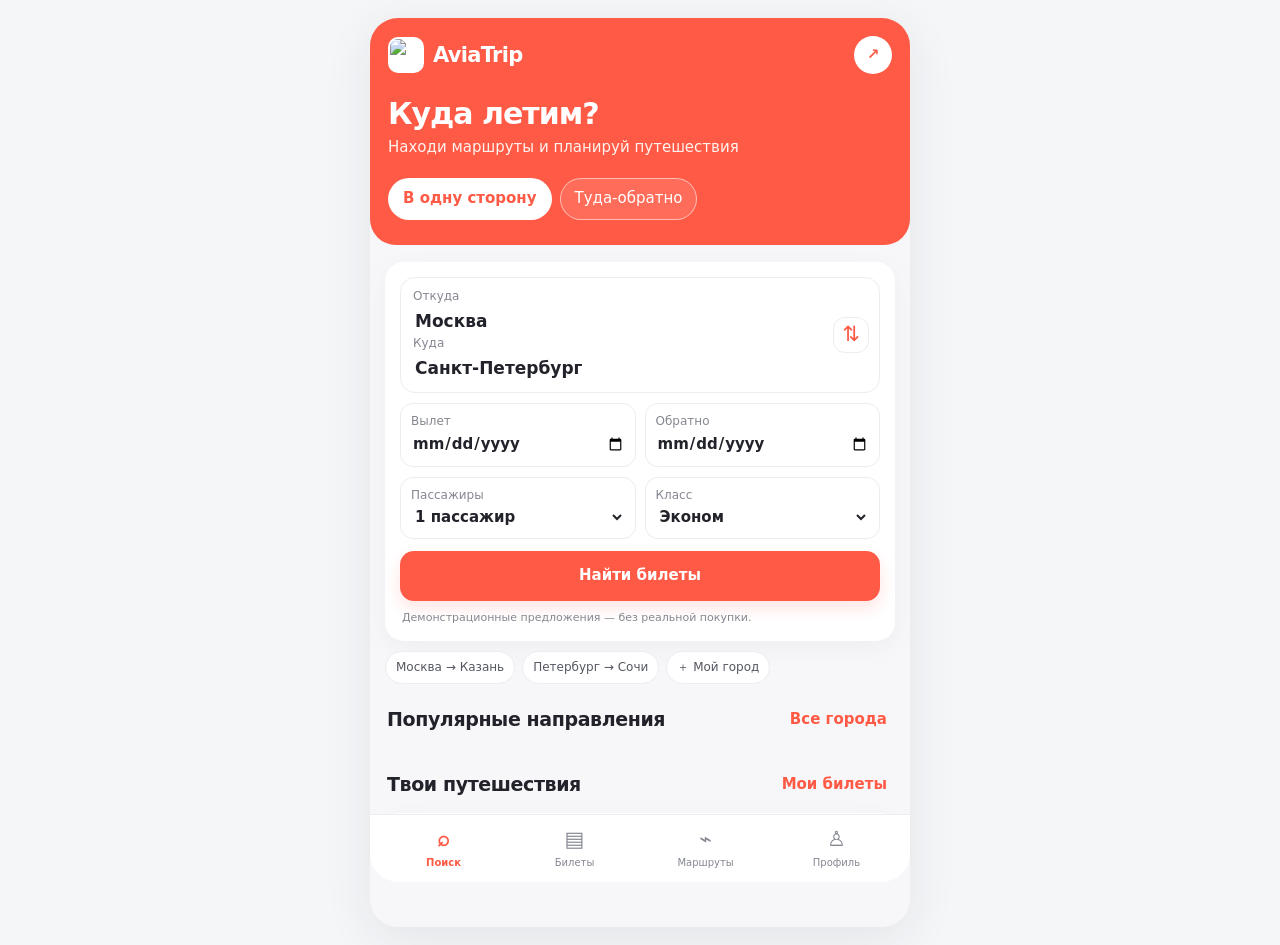
==== commit 78092a78: "Add PWA manifest reference" ====
--- a/index.html
+++ b/index.html
@@ -5,6 +5,7 @@
 <title>AviaTrip — поиск авиабилетов</title>
 <link rel="stylesheet" href="assets/css/style.css">  <link rel="icon" type="image/png" href="logo.png">
   <meta name="description" content="Демо поиска авиабилетов и планирования путешествий.">
+  <link rel="manifest" href="manifest.webmanifest">
 </head>
 <body><div class="app">
 <header class="hero"><div class="top"><div class="brand"><img class="logo-img" src="logo.png" alt="Aviasales" width="36" height="36">AviaTrip</div><button class="avatar" id="profileTop">↗</button></div><h1>Куда летим?</h1><p>Находи маршруты и планируй путешествия</p><div class="tabs"><button class="on" data-trip="one">В одну сторону</button><button data-trip="round">Туда-обратно</button></div></header>
--- a/assets/css/style.css
+++ b/assets/css/style.css
@@ -1 +1,3 @@
 :root{--red:#ff5a45;--ink:#22232a;--muted:#858791;--line:#ececf1;--bg:#f5f6f8;--green:#13845c}*{box-sizing:border-box}body{margin:0;background:var(--bg);color:var(--ink);font:15px/1.45 system-ui,-apple-system,sans-serif}button,input,select{font:inherit}button{cursor:pointer;border:0}.app{max-width:540px;min-height:100dvh;margin:auto;background:#f7f7f9;padding-bottom:84px}.hero{background:var(--red);color:white;padding:calc(18px + env(safe-area-inset-top)) 18px 25px;border-radius:0 0 26px 26px}.top{display:flex;align-items:center;justify-content:space-between}.brand{font-size:21px;font-weight:900;letter-spacing:-.7px;display:flex;align-items:center;gap:9px}.logo{display:grid;place-items:center;width:36px;height:36px;border-radius:12px;background:#ffffff2c;font-size:21px}.avatar{width:38px;height:38px;border-radius:50%;background:#fff;color:var(--red);font-weight:800}.hero h1{font-size:30px;line-height:1.1;letter-spacing:-1px;margin:23px 0 7px}.hero p{margin:0;color:#fff2ee}.tabs{display:flex;gap:8px;margin-top:19px}.tabs button{padding:9px 14px;border-radius:30px;border:1px solid #ffffff8a;background:#ffffff1c;color:white}.tabs .on{background:white;color:var(--red);font-weight:800}.section{padding:17px 15px 0}.head{display:flex;align-items:center;justify-content:space-between;gap:8px;margin:2px 2px 12px}.head h2{font-size:19px;margin:0;letter-spacing:-.4px}.link{background:none;color:var(--red);font-weight:750;padding:6px}.panel,.card{background:white;border-radius:19px;padding:15px;box-shadow:0 7px 28px #2525300a}.route{border:1px solid var(--line);border-radius:15px;padding:10px 48px 10px 12px;position:relative}.routepart+.routepart{border-top:1px solid var(--line);margin-top:8px;padding-top:8px}.label{display:block;color:var(--muted);font-size:12px;margin-bottom:3px}.route input{width:100%;border:0;outline:0;background:transparent;font-size:17px;font-weight:750;color:var(--ink)}.swap{position:absolute;right:10px;top:calc(50% - 18px);height:36px;width:36px;border:1px solid var(--line);border-radius:12px;background:white;color:var(--red);font-size:21px}.twocol{display:grid;grid-template-columns:1fr 1fr;gap:9px;margin-top:10px}.field{border:1px solid var(--line);border-radius:13px;padding:9px 10px;min-width:0}.field input,.field select{width:100%;min-width:0;border:0;outline:0;background:transparent;color:var(--ink);font-weight:700}.primary{width:100%;padding:14px;border-radius:14px;background:var(--red);color:white;font-weight:850;margin-top:12px;box-shadow:0 7px 16px #ff5a4528}.primary:active{filter:brightness(.95)}.secondary{background:#fff0ed;color:var(--red);border-radius:11px;padding:10px 12px;font-weight:750}.hint{font-size:11px;color:var(--muted);margin:9px 2px 0}.chips{display:flex;gap:7px;flex-wrap:wrap;margin-top:10px}.chip{background:white;border:1px solid var(--line);border-radius:25px;padding:7px 10px;font-size:12px;color:#555761}.cities{display:grid;grid-template-columns:1fr 1fr;gap:10px}.city{padding:0;overflow:hidden;text-align:left;border-radius:16px;background:white;color:var(--ink);box-shadow:0 7px 25px #2525300a}.art{height:83px;display:grid;place-items:center;font-size:40px;background:linear-gradient(135deg,#e8edff,#ffe2da)}.city:nth-child(2) .art{background:linear-gradient(135deg,#dff5ec,#e9e4ff)}.city:nth-child(3) .art{background:linear-gradient(135deg,#fff0c9,#f8dfe8)}.city:nth-child(4) .art{background:linear-gradient(135deg,#dcf1fb,#e8e4ff)}.citybody{padding:10px 11px 12px}.citybody b,.citybody span{display:block}.citybody span{font-size:12px;color:var(--muted);margin-top:3px}.price{color:var(--red)!important;font-weight:850;margin-top:6px!important}.page{display:none}.page.active{display:block}.bottom{position:fixed;z-index:5;bottom:0;left:50%;transform:translateX(-50%);width:min(540px,100%);display:grid;grid-template-columns:repeat(4,1fr);padding:8px 8px calc(8px + env(safe-area-inset-bottom));background:#ffffffed;backdrop-filter:blur(16px);border-top:1px solid var(--line)}.nav{background:none;color:#858791;display:flex;flex-direction:column;align-items:center;gap:3px;font-size:10px;padding:4px}.nav span{font-size:21px;line-height:1.2}.nav.active{color:var(--red);font-weight:850}.notice{font-size:12px;background:#fff6df;color:#795a24;border:1px solid #f2e2b9;padding:10px 12px;border-radius:12px;margin-bottom:12px}.result,.ticket{background:white;border-radius:17px;padding:14px;margin-bottom:11px;box-shadow:0 7px 24px #2525300a}.resulttop,.resultbottom{display:flex;justify-content:space-between;align-items:center;gap:8px}.muted,.airline{color:var(--muted);font-size:12px}.pricebig{color:var(--red);font-size:21px;font-weight:900;white-space:nowrap}.flightline{display:grid;grid-template-columns:1fr auto 1fr;gap:6px;align-items:center;margin:15px 0}.time{font-size:22px;font-weight:900;letter-spacing:-.5px}.duration{text-align:center;font-size:11px;color:var(--muted)}.flightbar{height:1px;background:#d6d6df;width:70px;margin:7px auto;position:relative}.flightbar:after{content:'✈';position:absolute;left:calc(50% - 7px);top:-10px;background:white;color:var(--red);padding:0 2px}.airport{font-size:12px;color:var(--muted)}.pill{font-size:11px;font-weight:800;background:#e5f6ed;color:var(--green);border-radius:7px;padding:4px 7px}.smallbtn{background:var(--red);color:white;border-radius:10px;padding:9px 11px;font-weight:750}.resultbottom{border-top:1px solid var(--line);padding-top:10px}.tickethead{display:flex;justify-content:space-between;gap:8px;border-bottom:1px dashed #dddde5;padding-bottom:12px}.ticketroute{display:flex;justify-content:space-between;align-items:center;margin:12px 0}.ticketroute strong{font-size:22px}.metagrid{display:grid;grid-template-columns:1fr 1fr;gap:10px;font-size:12px;color:var(--muted)}.metagrid b{display:block;font-size:14px;color:var(--ink);margin-top:3px;overflow-wrap:anywhere}.timeline{margin:15px 0 0 6px;padding-left:20px;border-left:2px solid #ffd5cf}.event{position:relative;padding:0 0 17px}.event:before{content:'';position:absolute;left:-26px;top:4px;width:9px;height:9px;background:var(--red);border:2px solid white;border-radius:50%;box-shadow:0 0 0 1px #ffc3bb}.event time{font-size:12px;color:var(--red);font-weight:850}.event b{display:block;margin:2px 0}.event span{font-size:12px;color:var(--muted)}.empty{text-align:center;padding:24px 8px;color:var(--muted)}.empty .big{font-size:38px}.empty b{display:block;color:var(--ink);margin-top:5px}.profile{display:flex;align-items:center;gap:12px}.initial{width:55px;height:55px;border-radius:18px;background:#fff0ed;color:var(--red);display:grid;place-items:center;font-size:24px;font-weight:850}.menulist{list-style:none;margin:0;padding:0}.menulist li{padding:13px 2px;border-bottom:1px solid var(--line);display:flex;justify-content:space-between;gap:8px}.menulist li:last-child{border:0}.menulist button{flex:1;text-align:left;background:none;padding:0;color:var(--ink)}.modalback{position:fixed;inset:0;z-index:20;background:#17171e80;display:none;align-items:flex-end;justify-content:center}.modalback.show{display:flex}.modal{width:min(540px,100%);max-height:88dvh;overflow:auto;background:white;border-radius:24px 24px 0 0;padding:19px 17px calc(22px + env(safe-area-inset-bottom))}.modalhead{display:flex;align-items:center;justify-content:space-between;margin-bottom:14px}.modalhead h2{font-size:21px;margin:0}.close{width:34px;height:34px;border-radius:50%;background:#f1f1f4;font-size:21px}.formrow{margin:11px 0}.formrow label{display:block;font-size:12px;color:var(--muted);margin-bottom:5px}.formrow input,.formrow select{width:100%;border:1px solid var(--line);border-radius:11px;padding:11px;background:white;color:var(--ink)}.hidden{display:none!important}.toast{display:none;position:fixed;z-index:40;left:50%;bottom:94px;transform:translateX(-50%);max-width:90%;width:max-content;background:#25252d;color:white;padding:11px 15px;border-radius:12px;font-size:13px}.toast.show{display:block}@media(min-width:541px){body{padding:18px 0}.app{border-radius:28px;overflow:hidden;min-height:calc(100dvh - 36px);box-shadow:0 12px 50px #25253015}.bottom{bottom:18px;border-radius:0 0 28px 28px}.modalback{align-items:center}.modal{border-radius:24px}}
+
+.logo-img{width:36px;height:36px;object-fit:contain;border-radius:10px;background:#fff;padding:2px}
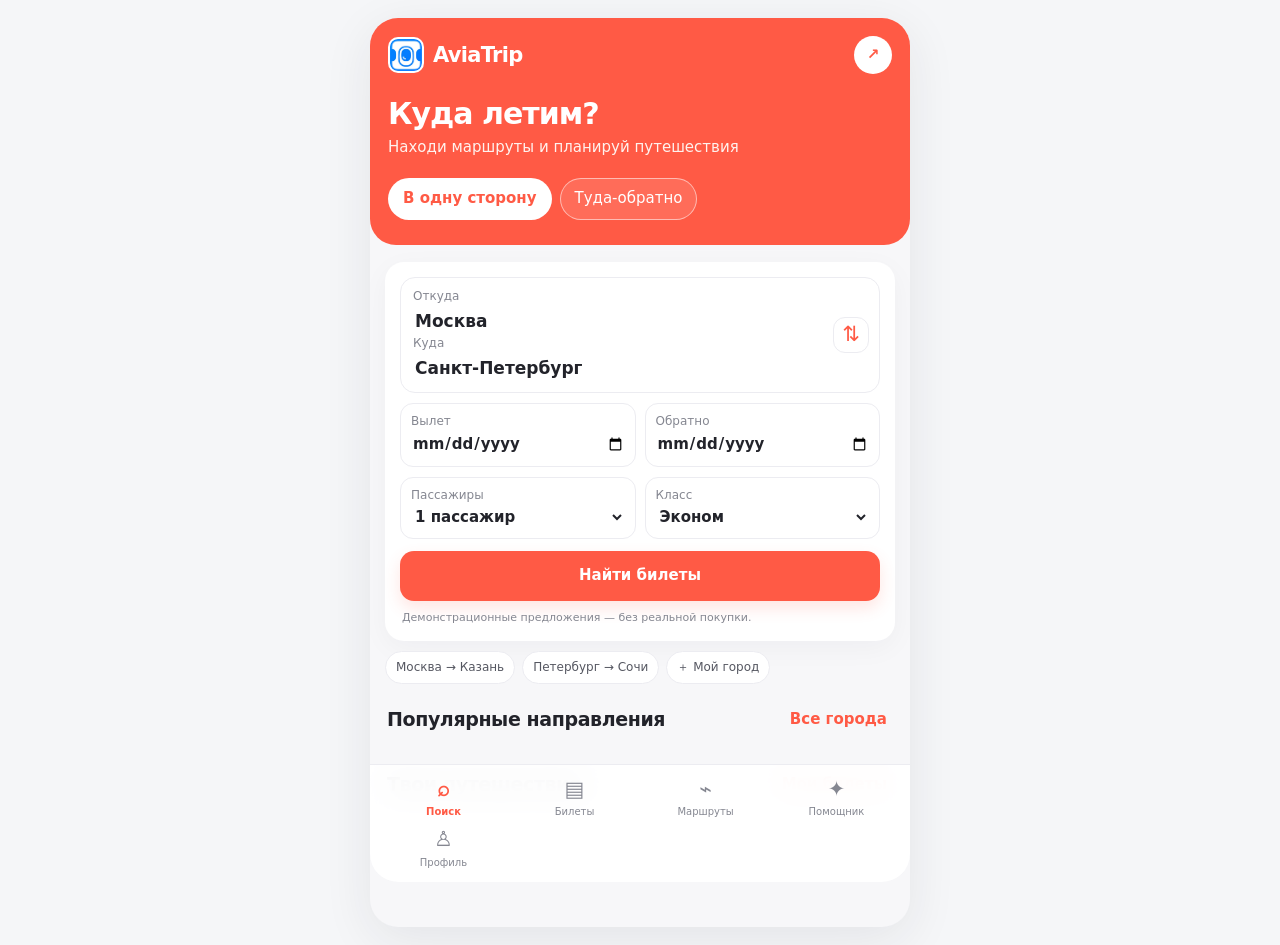
==== commit d44a7529: "Add offline travel helper page" ====
--- a/index.html
+++ b/index.html
@@ -15,7 +15,8 @@
 <section class="page" id="page-results"><div class="section"><div class="head"><h2>Результаты поиска</h2><button class="link" data-go="home">Изменить</button></div><div class="notice">Все рейсы и цены вымышлены для демонстрации. Бронирование и оплата не выполняются.</div><div class="muted" id="summary" style="margin:0 2px 12px"></div><div id="results"></div></div></section>
 <section class="page" id="page-tickets"><div class="section"><div class="head"><h2>Мои билеты</h2><button class="link" id="export">Экспорт</button></div><div class="notice">Сохранённые записи не являются билетами для посадки.</div><div id="tickets"></div></div></section>
 <section class="page" id="page-trips"><div class="section"><div class="head"><h2>Маршруты и расписание</h2><button class="link" id="addPlan">＋ Добавить</button></div><div id="plans"></div></div></section>
+<section class="page" id="page-assistant"><div class="section"><div class="head"><h2>Локальный помощник</h2><span class="pill">Офлайн</span></div><div class="notice">Помощник работает локально по готовым правилам. Это не большая языковая модель; сообщения не отправляются на сервер.</div><div class="card"><div id="assistantChat" class="assistant-chat"><div class="assistant-msg bot">Привет! Спроси про ручную кладь, документы, аэропорт, пересадки или планирование.</div></div><div class="assistant-compose"><input id="assistantInput" maxlength="500" placeholder="Например: что взять в поездку?"><button class="primary" id="assistantSend">Отправить</button></div><div class="chips"><button class="chip" data-ask="Что взять в ручную кладь?">Ручная кладь</button><button class="chip" data-ask="Когда приезжать в аэропорт?">Время выезда</button><button class="chip" data-ask="Помоги спланировать поездку">План поездки</button></div></div></div></section>
 <section class="page" id="page-profile"><div class="section"><div class="card profile"><div class="initial" id="initial">?</div><div style="flex:1;min-width:0"><b id="userNameLabel">Гость</b><div class="muted" id="emailLabel">Локальный профиль</div></div><button class="secondary" id="editProfile">Изменить</button></div></div><div class="section"><div class="card"><div class="head"><h2>Личные данные</h2></div><ul class="menulist" id="details"></ul></div></div><div class="section"><div class="card"><ul class="menulist"><li><button id="manageCities">🏙 Мои города</button><span>›</span></li><li><button id="privacy">🔒 Данные и приватность</button><span>›</span></li><li><button id="reset">♻ Сбросить данные</button><span>›</span></li></ul></div><p class="hint">Всё сохраняется только в браузере на этом устройстве. Серверной регистрации нет.</p></div></section>
-</main><nav class="bottom"><button class="nav active" data-page="home"><span>⌕</span>Поиск</button><button class="nav" data-page="tickets"><span>▤</span>Билеты</button><button class="nav" data-page="trips"><span>⌁</span>Маршруты</button><button class="nav" data-page="profile"><span>♙</span>Профиль</button></nav></div>
+</main><nav class="bottom"><button class="nav active" data-page="home"><span>⌕</span>Поиск</button><button class="nav" data-page="tickets"><span>▤</span>Билеты</button><button class="nav" data-page="trips"><span>⌁</span>Маршруты</button><button class="nav" data-page="assistant"><span>✦</span>Помощник</button><button class="nav" data-page="profile"><span>♙</span>Профиль</button></nav></div>
 <div class="modalback" id="back"><div class="modal" role="dialog" aria-modal="true"><div class="modalhead"><h2 id="modalTitle">Окно</h2><button class="close" id="close">×</button></div><div id="modalBody"></div></div></div><div class="toast" id="toast"></div>
 <script src="assets/js/app.js" defer></script></body></html>
